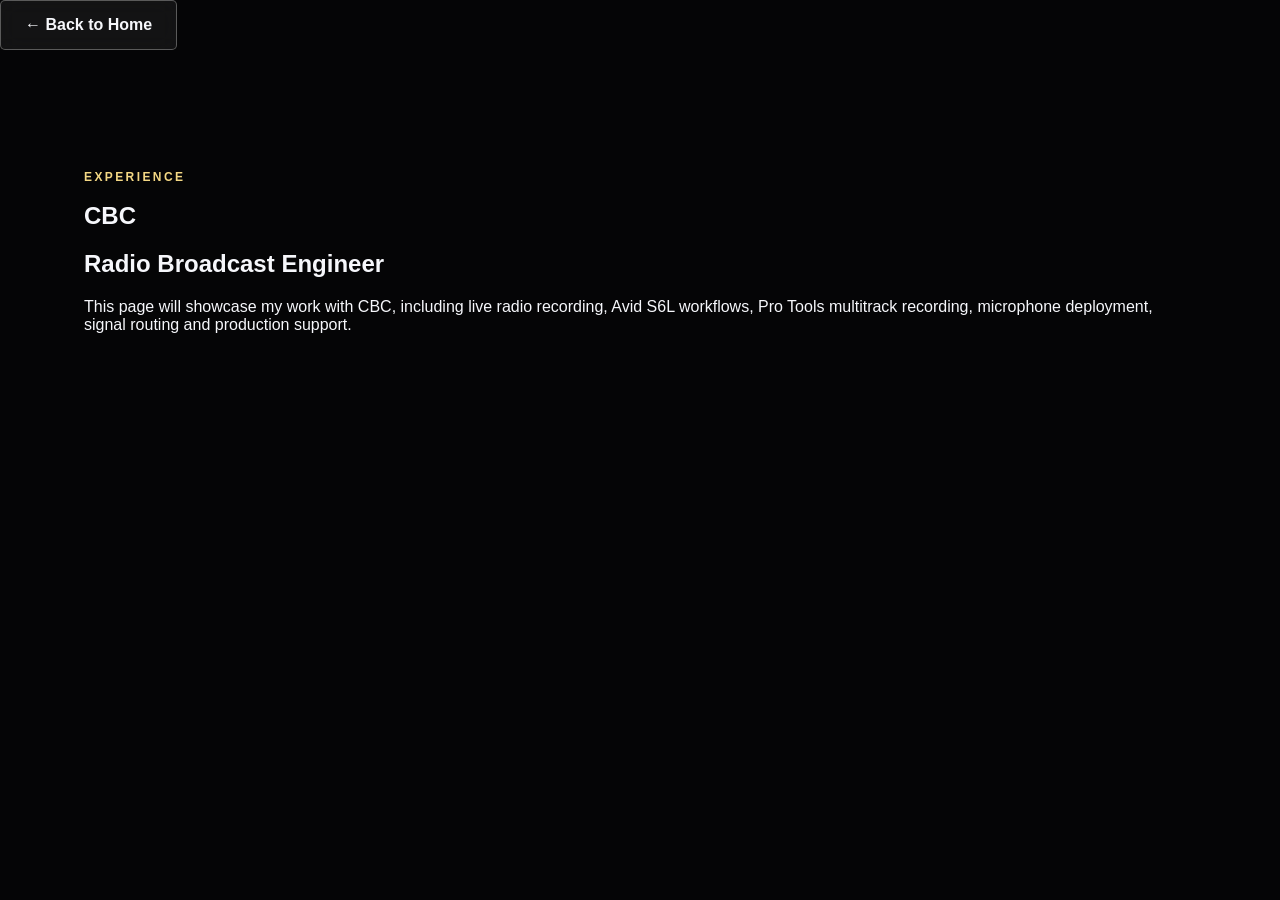
==== Experience/CBC.html @ fb6e4e48 "Add Experience pages" ====
<!DOCTYPE html>
<html lang="en">
<head>
  <meta charset="UTF-8">
  <meta name="viewport" content="width=device-width, initial-scale=1.0">
  <title>CBC | Akheam Jackson</title>

  <link rel="stylesheet" href="../styles.css">
</head>

<body>
<a href="../index.html" class="button button-secondary">← Back to Home</a>
<section class="section">

  <p class="eyebrow">Experience</p>

  <h1>CBC</h1>

  <h2>Radio Broadcast Engineer</h2>

  <p>
    This page will showcase my work with CBC, including live radio recording,
    Avid S6L workflows, Pro Tools multitrack recording, microphone deployment,
    signal routing and production support.
  </p>

</section>

</body>
</html>
---- styles.css ----
:root {
  --black: #050506;
  --charcoal: #111216;
  --charcoal-2: #181a20;
  --gold: #d8b34b;
  --gold-soft: #f4d884;
  --blue: #09a9ff;
  --white: #f6f7fb;
  --muted: #a8abb5;
  --line: rgba(255,255,255,.12);
  --max: 1240px;
}

* { box-sizing: border-box; }
html { scroll-behavior: smooth; }
body {
  margin: 0;
  color: var(--white);
  background: var(--black);
  font-family: Inter, Arial, sans-serif;
  overflow-x: hidden;
}

a { color: inherit; text-decoration: none; }
button { font: inherit; }
img { display: block; max-width: 100%; }

.noise {
  position: fixed;
  inset: 0;
  pointer-events: none;
  z-index: 30;
  opacity: .04;
  background-image: url("data:image/svg+xml,%3Csvg viewBox='0 0 180 180' xmlns='http://www.w3.org/2000/svg'%3E%3Cfilter id='n'%3E%3CfeTurbulence type='fractalNoise' baseFrequency='.9' numOctaves='3' stitchTiles='stitch'/%3E%3C/filter%3E%3Crect width='100%25' height='100%25' filter='url(%23n)' opacity='.5'/%3E%3C/svg%3E");
}

.light-streak {
  position: fixed;
  width: 40vw;
  height: 130vh;
  top: -15vh;
  z-index: -1;
  opacity: .13;
  filter: blur(45px);
  background: linear-gradient(180deg, transparent, var(--blue), transparent);
  transform: rotate(24deg);
  animation: drift 10s ease-in-out infinite alternate;
}
.streak-one { left: 8vw; }
.streak-two { right: -8vw; animation-delay: -4s; opacity: .08; }
@keyframes drift {
  to { transform: translateX(12vw) rotate(18deg); }
}

.site-header {
  position: fixed;
  inset: 0 0 auto;
  z-index: 20;
  height: 82px;
  display: flex;
  align-items: center;
  justify-content: space-between;
  padding: 0 clamp(22px, 5vw, 72px);
  background: linear-gradient(180deg, rgba(0,0,0,.88), rgba(0,0,0,0));
  transition: background .3s, backdrop-filter .3s;
}
.site-header.scrolled {
  background: rgba(5,5,6,.84);
  backdrop-filter: blur(18px);
  border-bottom: 1px solid var(--line);
}

.brand { display: flex; align-items: center; gap: 12px; }
.brand-mark {
  width: 46px; height: 46px;
  display: grid; place-items: center;
  border: 1px solid rgba(216,179,75,.7);
  color: var(--gold-soft);
  font: 800 15px Montserrat, sans-serif;
  letter-spacing: .08em;
  clip-path: polygon(18% 0, 82% 0, 100% 18%, 100% 82%, 82% 100%, 18% 100%, 0 82%, 0 18%);
  box-shadow: inset 0 0 20px rgba(9,169,255,.08);
}
.brand-copy { display: grid; }
.brand-copy strong { font: 700 14px Montserrat, sans-serif; letter-spacing: .04em; }
.brand-copy small { color: var(--muted); font-size: 11px; margin-top: 3px; }

.site-nav { display: flex; align-items: center; gap: 28px; font-size: 14px; }
.site-nav a { color: rgba(255,255,255,.8); transition: color .2s; }
.site-nav a:hover { color: var(--gold-soft); }
.nav-cta {
  padding: 11px 18px;
  border: 1px solid rgba(216,179,75,.58);
  border-radius: 999px;
}
.menu-button { display: none; }

.hero {
  position: relative;
  min-height: 100svh;
  display: flex;
  align-items: flex-end;
  padding: 150px clamp(22px, 7vw, 110px) 13vh;
  overflow: hidden;
}
.hero-image, .hero-overlay, .hero-vignette { position: absolute; inset: 0; }
.hero-image {
  background-image: url("assets/kheam-headshot.jpg");
  background-size: cover;
  background-position: center 35%;
  transform: scale(1.025);
}
.hero-overlay {
  background:
    linear-gradient(90deg, rgba(0,0,0,.9) 0%, rgba(0,0,0,.62) 42%, rgba(0,0,0,.16) 74%),
    linear-gradient(0deg, rgba(5,5,6,.97) 0%, rgba(5,5,6,.15) 48%);
}
.hero-vignette { box-shadow: inset 0 0 190px 30px rgba(0,0,0,.65); }

.hero-content { position: relative; z-index: 2; width: min(760px, 100%); }
.eyebrow {
  margin: 0 0 18px;
  color: var(--gold-soft);
  font-size: 12px;
  font-weight: 700;
  letter-spacing: .2em;
  text-transform: uppercase;
}
h1, h2, h3 { font-family: Montserrat, sans-serif; margin-top: 0; }
.hero h1 {
  margin-bottom: 10px;
  font-size: clamp(48px, 8vw, 104px);
  line-height: .92;
  letter-spacing: -.055em;
  text-transform: uppercase;
}
.hero h1 span {
  color: transparent;
  -webkit-text-stroke: 1.5px var(--gold);
}
.hero h2 {
  margin-bottom: 22px;
  font-size: clamp(20px, 2.2vw, 32px);
  color: rgba(255,255,255,.9);
}
.hero-copy {
  max-width: 630px;
  margin: 0 0 32px;
  color: rgba(255,255,255,.72);
  font-size: clamp(16px, 1.4vw, 20px);
  line-height: 1.75;
}
.hero-actions { display: flex; flex-wrap: wrap; gap: 14px; }
.button {
  display: inline-flex;
  min-height: 50px;
  align-items: center;
  justify-content: center;
  padding: 0 24px;
  border-radius: 5px;
  font-weight: 700;
  transition: transform .2s, box-shadow .2s, border-color .2s;
}
.button:hover { transform: translateY(-2px); }
.button-primary {
  color: #080808;
  background: linear-gradient(135deg, var(--gold-soft), var(--gold));
  box-shadow: 0 10px 38px rgba(216,179,75,.16);
}
.button-secondary {
  border: 1px solid rgba(255,255,255,.3);
  background: rgba(255,255,255,.06);
  backdrop-filter: blur(10px);
}
.button-secondary:hover { border-color: var(--blue); box-shadow: 0 0 30px rgba(9,169,255,.14); }

.scroll-cue {
  position: absolute;
  z-index: 2;
  right: clamp(22px, 5vw, 72px);
  bottom: 45px;
  display: flex;
  align-items: center;
  gap: 12px;
  color: rgba(255,255,255,.55);
  font-size: 12px;
  letter-spacing: .15em;
  text-transform: uppercase;
}
.scroll-cue span { display: block; width: 54px; height: 1px; background: var(--gold); }

.section { max-width: var(--max); margin: 0 auto; padding: 120px clamp(22px, 5vw, 70px); }
.section-heading { max-width: 780px; margin-bottom: 54px; }
.section-heading h2 {
  margin-bottom: 0;
  font-size: clamp(34px, 5vw, 65px);
  line-height: 1.04;
  letter-spacing: -.04em;
}

.about-grid { display: grid; grid-template-columns: .85fr 1.15fr; gap: clamp(34px, 7vw, 90px); align-items: center; }
.portrait-card { position: relative; overflow: hidden; border: 1px solid var(--line); background: var(--charcoal); }
.portrait-card img { width: 100%; aspect-ratio: 4/5; object-fit: cover; filter: saturate(.82) contrast(1.04); }
.portrait-card::after {
  content: "";
  position: absolute; inset: 0;
  box-shadow: inset 0 -100px 100px rgba(0,0,0,.6);
  pointer-events: none;
}
.portrait-tag {
  position: absolute;
  z-index: 2;
  left: 24px; right: 24px; bottom: 24px;
  display: flex; align-items: end; justify-content: space-between;
}
.portrait-tag strong { color: var(--gold-soft); font: 800 27px Montserrat, sans-serif; }
.portrait-tag span { max-width: 120px; text-align: right; color: rgba(255,255,255,.7); font-size: 12px; }
.about-copy .lead { color: var(--white); font-size: clamp(22px, 2.4vw, 34px); line-height: 1.45; }
.about-copy > p:not(.lead) { color: var(--muted); line-height: 1.8; font-size: 17px; }
.stats { display: grid; grid-template-columns: repeat(3, 1fr); gap: 1px; margin-top: 38px; background: var(--line); border: 1px solid var(--line); }
.stats div { display: grid; gap: 10px; padding: 22px; background: var(--charcoal); }
.stats strong { color: var(--gold-soft); font: 800 22px Montserrat, sans-serif; }
.stats span { color: var(--muted); font-size: 12px; line-height: 1.5; }

.experience-section { max-width: 100%; background: #090a0d; }
.experience-section > * { max-width: calc(var(--max) - 140px); margin-left: auto; margin-right: auto; }
.feature-row { display: grid; grid-template-columns: repeat(3, 1fr); gap: 18px; }
.feature-card {
  position: relative;
  min-height: 390px;
  display: flex;
  align-items: flex-end;
  padding: 28px;
  overflow: hidden;
  border: 1px solid var(--line);
  background:
    linear-gradient(0deg, rgba(0,0,0,.95), rgba(0,0,0,.18)),
    radial-gradient(circle at 75% 20%, rgba(9,169,255,.22), transparent 33%),
    linear-gradient(145deg, #22242a, #0b0c0f);
  transition: transform .28s, border-color .28s;
}
.feature-card:hover { transform: translateY(-8px) scale(1.01); border-color: rgba(216,179,75,.55); }
.feature-card::before {
  content: "";
  position: absolute; width: 180%; height: 1px; top: 35%; left: -40%;
  background: linear-gradient(90deg, transparent, var(--blue), transparent);
  transform: rotate(-18deg);
  opacity: .45;
}
.feature-danforth { background: linear-gradient(0deg, rgba(0,0,0,.95), rgba(0,0,0,.2)), radial-gradient(circle at 25% 10%, rgba(216,179,75,.2), transparent 35%), linear-gradient(145deg, #22242a, #0b0c0f); }
.feature-cbc { background: linear-gradient(0deg, rgba(0,0,0,.95), rgba(0,0,0,.2)), radial-gradient(circle at 70% 12%, rgba(9,169,255,.24), transparent 32%), linear-gradient(145deg, #22242a, #0b0c0f); }
.card-number { position: absolute; top: 24px; right: 24px; color: rgba(255,255,255,.35); font: 700 12px Montserrat, sans-serif; }
.feature-card p { margin: 0 0 8px; color: var(--gold-soft); font-size: 11px; letter-spacing: .17em; text-transform: uppercase; }
.feature-card h3 { margin: 0 0 8px; font-size: clamp(25px, 3vw, 39px); }
.feature-card div > span { color: var(--muted); font-size: 13px; }

.portfolio-section { max-width: 100%; padding-left: 0; padding-right: 0; }
.portfolio-section .section-heading,
.portfolio-section .edit-note { max-width: var(--max); margin-left: auto; margin-right: auto; padding-left: clamp(22px, 5vw, 70px); padding-right: clamp(22px, 5vw, 70px); }
.portfolio-row {
  display: grid;
  grid-auto-flow: column;
  grid-auto-columns: minmax(290px, 32vw);
  gap: 16px;
  overflow-x: auto;
  padding: 0 max(22px, calc((100vw - var(--max))/2 + 70px)) 24px;
  scroll-snap-type: x mandatory;
  scrollbar-width: thin;
}
.portfolio-card {
  position: relative;
  min-height: 255px;
  padding: 24px;
  color: var(--white);
  text-align: left;
  border: 1px solid var(--line);
  background:
    linear-gradient(0deg, rgba(0,0,0,.92), rgba(0,0,0,.04)),
    radial-gradient(circle at 75% 20%, rgba(9,169,255,.2), transparent 38%),
    linear-gradient(135deg, #24272d, #0e0f13);
  cursor: pointer;
  scroll-snap-align: start;
  transition: transform .25s, border-color .25s;
}
.portfolio-card:nth-child(even) {
  background:
    linear-gradient(0deg, rgba(0,0,0,.92), rgba(0,0,0,.04)),
    radial-gradient(circle at 30% 20%, rgba(216,179,75,.18), transparent 35%),
    linear-gradient(135deg, #24272d, #0e0f13);
}
.portfolio-card:hover { transform: scale(1.035); z-index: 2; border-color: var(--gold); }
.portfolio-card div { position: absolute; left: 24px; right: 24px; bottom: 24px; }
.portfolio-card p { margin: 0 0 7px; color: var(--gold-soft); font-size: 10px; letter-spacing: .15em; text-transform: uppercase; }
.portfolio-card h3 { margin: 0 0 6px; font-size: 25px; }
.portfolio-card div span { color: var(--muted); font-size: 12px; }
.portfolio-index { position: absolute; top: 20px; right: 20px; font: 700 11px Montserrat, sans-serif; color: rgba(255,255,255,.35); }
.edit-note { margin-top: 22px; color: var(--muted); font-size: 13px; line-height: 1.7; }

.skills-section { border-top: 1px solid var(--line); }
.skills-grid { display: grid; grid-template-columns: repeat(3, 1fr); gap: 14px; }
.skill-card {
  min-height: 155px;
  display: grid;
  align-content: end;
  gap: 8px;
  padding: 24px;
  border: 1px solid var(--line);
  background: linear-gradient(145deg, rgba(255,255,255,.055), rgba(255,255,255,.012));
}
.skill-card::before { content: ""; width: 42px; height: 2px; margin-bottom: 18px; background: linear-gradient(90deg, var(--gold), var(--blue)); }
.skill-card strong { font: 700 20px Montserrat, sans-serif; }
.skill-card span { color: var(--muted); font-size: 13px; }

.contact-section {
  position: relative;
  min-height: 620px;
  display: grid;
  place-items: center;
  padding: 100px 24px;
  overflow: hidden;
  text-align: center;
  background:
    linear-gradient(rgba(5,5,6,.82), rgba(5,5,6,.96)),
    url("assets/kheam-headshot.jpg") center 35%/cover;
}
.contact-glow {
  position: absolute;
  width: 460px; height: 460px;
  border-radius: 50%;
  background: rgba(9,169,255,.17);
  filter: blur(100px);
}
.contact-content { position: relative; max-width: 820px; }
.contact-content h2 { margin-bottom: 22px; font-size: clamp(38px, 6vw, 76px); line-height: 1.02; }
.contact-content > p:not(.eyebrow) { color: var(--muted); font-size: 17px; line-height: 1.7; margin-bottom: 32px; }

footer {
  max-width: var(--max);
  margin: 0 auto;
  padding: 30px clamp(22px, 5vw, 70px);
  display: flex;
  justify-content: space-between;
  gap: 20px;
  color: rgba(255,255,255,.48);
  font-size: 12px;
  border-top: 1px solid var(--line);
}

.portfolio-modal {
  width: min(620px, calc(100% - 32px));
  padding: 48px;
  color: var(--white);
  border: 1px solid rgba(216,179,75,.45);
  border-radius: 8px;
  background: rgba(12,13,17,.96);
  box-shadow: 0 30px 90px rgba(0,0,0,.75);
}
.portfolio-modal::backdrop { background: rgba(0,0,0,.82); backdrop-filter: blur(8px); }
.portfolio-modal h2 { font-size: clamp(32px, 6vw, 54px); margin-bottom: 18px; }
.modal-copy { color: var(--muted); line-height: 1.7; }
.modal-help { margin-top: 28px; padding-top: 18px; border-top: 1px solid var(--line); color: var(--gold-soft); font-size: 12px; }
.modal-close { position: absolute; top: 14px; right: 18px; color: var(--white); border: 0; background: transparent; font-size: 30px; cursor: pointer; }

.reveal { opacity: 0; transform: translateY(24px); transition: opacity .8s ease, transform .8s ease; }
.reveal.visible { opacity: 1; transform: translateY(0); }

@media (max-width: 900px) {
  .site-nav {
    position: fixed; inset: 82px 16px auto;
    display: none; flex-direction: column; align-items: stretch;
    padding: 22px;
    border: 1px solid var(--line);
    background: rgba(8,8,10,.96);
    backdrop-filter: blur(18px);
  }
  .site-nav.open { display: flex; }
  .site-nav a { padding: 10px; }
  .menu-button {
    display: block;
    color: var(--white);
    border: 1px solid var(--line);
    border-radius: 999px;
    padding: 9px 15px;
    background: rgba(255,255,255,.06);
  }
  .hero { align-items: flex-end; padding-bottom: 110px; }
  .hero-image { background-position: 58% center; }
  .hero-overlay {
    background:
      linear-gradient(90deg, rgba(0,0,0,.78), rgba(0,0,0,.18)),
      linear-gradient(0deg, rgba(5,5,6,.98) 5%, rgba(5,5,6,.38) 62%);
  }
  .about-grid { grid-template-columns: 1fr; }
  .portrait-card { max-width: 560px; }
  .feature-row { grid-template-columns: 1fr; }
  .feature-card { min-height: 280px; }
  .skills-grid { grid-template-columns: repeat(2, 1fr); }
}

@media (max-width: 620px) {
  .brand-copy { display: none; }
  .hero h1 { font-size: 50px; }
  .hero-copy { font-size: 15px; }
  .scroll-cue { display: none; }
  .section { padding-top: 90px; padding-bottom: 90px; }
  .stats { grid-template-columns: 1fr; }
  .portfolio-row { grid-auto-columns: 82vw; }
  .skills-grid { grid-template-columns: 1fr; }
  footer { flex-direction: column; }
}
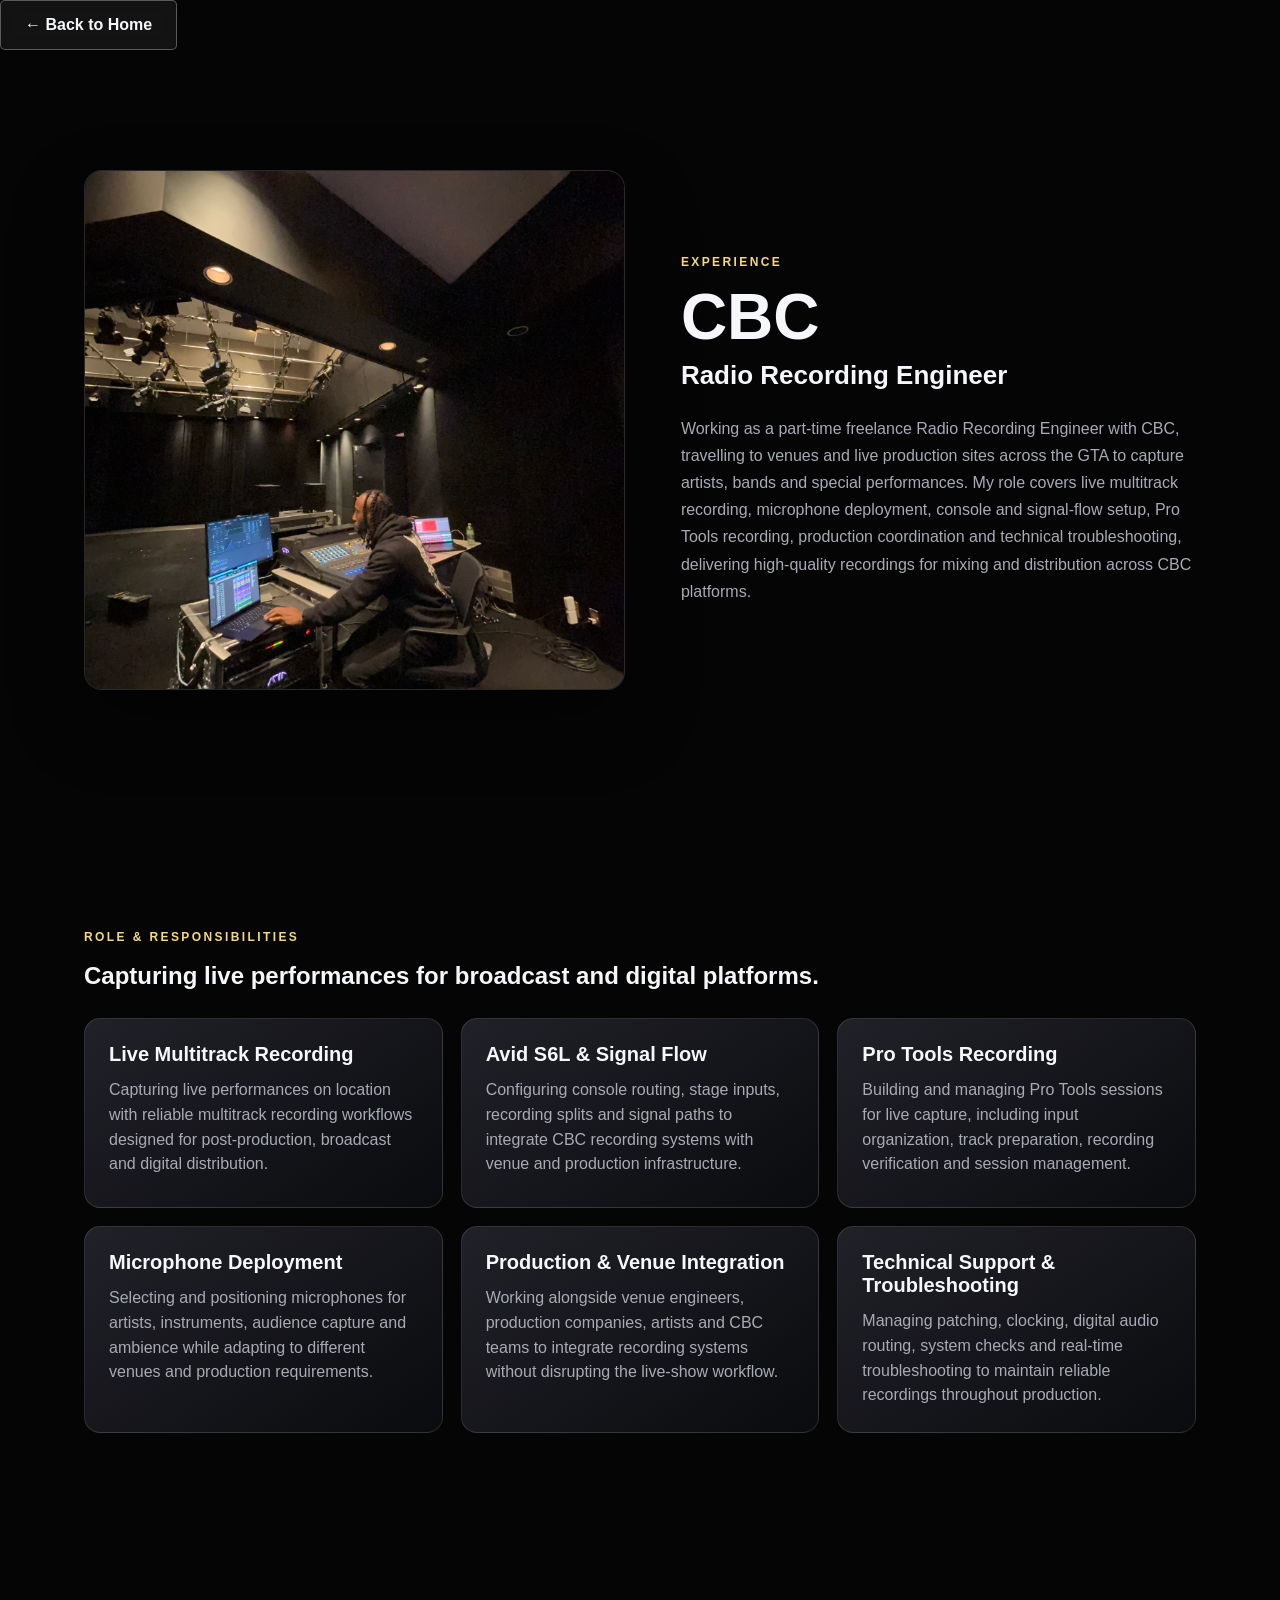
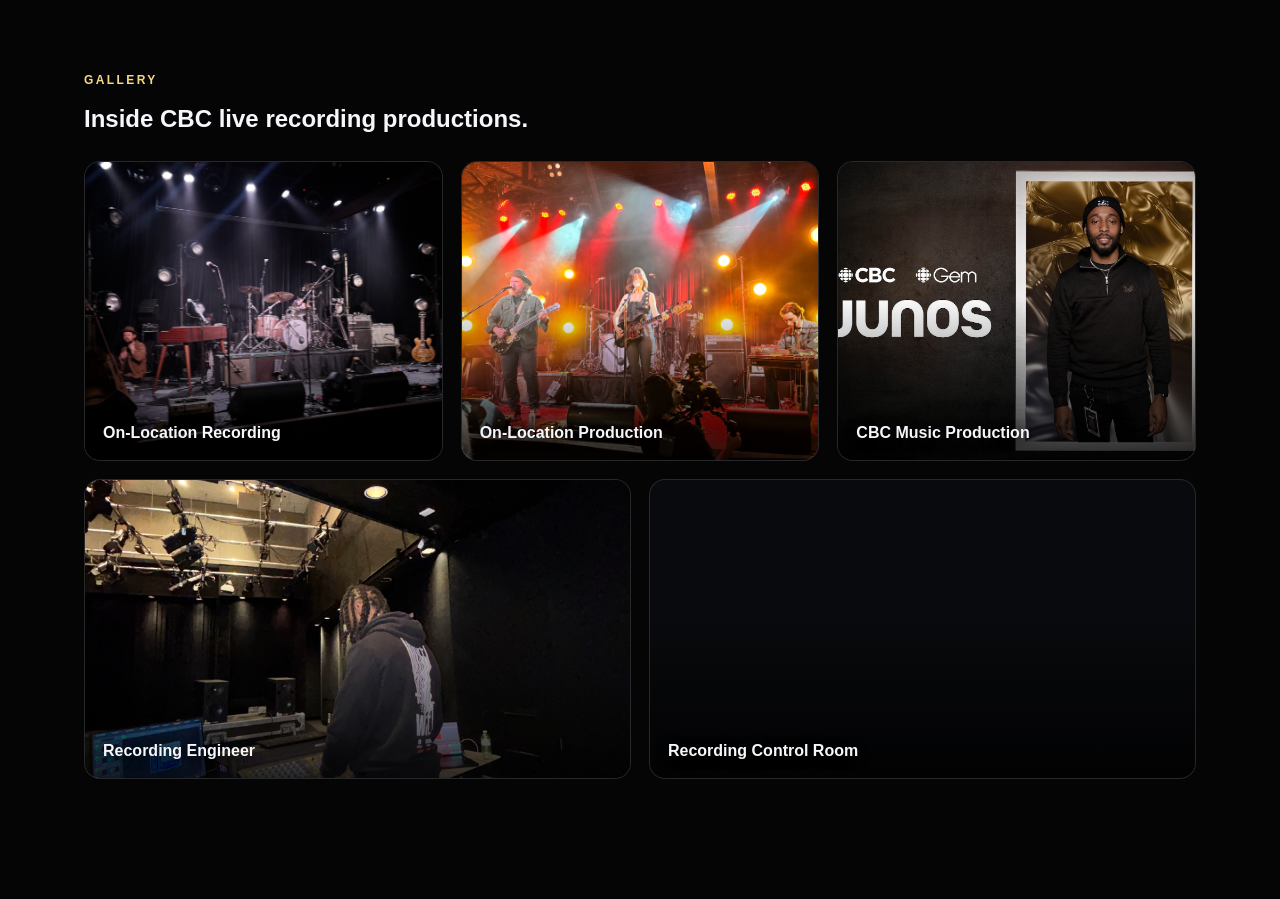
==== commit 271fd5df: "Final portfolio website update Updated homepage, experience pages, gallery, resume, media, mobile st" ====
--- a/Experience/CBC.html
+++ b/Experience/CBC.html
@@ -3,28 +3,318 @@
 <head>
   <meta charset="UTF-8">
   <meta name="viewport" content="width=device-width, initial-scale=1.0">
+
   <title>CBC | Akheam Jackson</title>
 
   <link rel="stylesheet" href="../styles.css">
 </head>
 
 <body>
-<a href="../index.html" class="button button-secondary">← Back to Home</a>
-<section class="section">
-
-  <p class="eyebrow">Experience</p>
-
-  <h1>CBC</h1>
-
-  <h2>Radio Broadcast Engineer</h2>
-
-  <p>
-    This page will showcase my work with CBC, including live radio recording,
-    Avid S6L workflows, Pro Tools multitrack recording, microphone deployment,
-    signal routing and production support.
-  </p>
-
-</section>
-
+
+  <a href="../index.html" class="button button-secondary">← Back to Home</a>
+
+
+  <!-- ===== CBC HERO ===== -->
+
+  <section class="section cbc-hero-section">
+
+    <div class="cbc-hero-image">
+      <img
+        src="../assets/cbc-studio.jpg?v=2"
+        alt="CBC live recording production"
+        loading="eager"
+        decoding="sync">
+    </div>
+
+    <div class="cbc-hero-copy">
+
+      <p class="eyebrow">Experience</p>
+
+      <h1>CBC</h1>
+
+      <h2>Radio Recording Engineer</h2>
+
+      <p>
+        Working as a part-time freelance Radio Recording Engineer with CBC,
+        travelling to venues and live production sites across the GTA to
+        capture artists, bands and special performances. My role covers live
+        multitrack recording, microphone deployment, console and signal-flow
+        setup, Pro Tools recording, production coordination and technical
+        troubleshooting, delivering high-quality recordings for mixing and
+        distribution across CBC platforms.
+      </p>
+
+    </div>
+
+  </section>
+
+
+  <!-- ===== CBC ROLE & RESPONSIBILITIES ===== -->
+
+  <section class="section cbc-role-section">
+
+    <p class="eyebrow">Role & Responsibilities</p>
+
+    <h2>Capturing live performances for broadcast and digital platforms.</h2>
+
+    <div class="cbc-role-grid">
+
+      <div class="cbc-role-card">
+        <h3>Live Multitrack Recording</h3>
+        <p>
+          Capturing live performances on location with reliable multitrack
+          recording workflows designed for post-production, broadcast and
+          digital distribution.
+        </p>
+      </div>
+
+      <div class="cbc-role-card">
+        <h3>Avid S6L & Signal Flow</h3>
+        <p>
+          Configuring console routing, stage inputs, recording splits and
+          signal paths to integrate CBC recording systems with venue and
+          production infrastructure.
+        </p>
+      </div>
+
+      <div class="cbc-role-card">
+        <h3>Pro Tools Recording</h3>
+        <p>
+          Building and managing Pro Tools sessions for live capture,
+          including input organization, track preparation, recording
+          verification and session management.
+        </p>
+      </div>
+
+      <div class="cbc-role-card">
+        <h3>Microphone Deployment</h3>
+        <p>
+          Selecting and positioning microphones for artists, instruments,
+          audience capture and ambience while adapting to different venues
+          and production requirements.
+        </p>
+      </div>
+
+      <div class="cbc-role-card">
+        <h3>Production & Venue Integration</h3>
+        <p>
+          Working alongside venue engineers, production companies, artists
+          and CBC teams to integrate recording systems without disrupting
+          the live-show workflow.
+        </p>
+      </div>
+
+      <div class="cbc-role-card">
+        <h3>Technical Support & Troubleshooting</h3>
+        <p>
+          Managing patching, clocking, digital audio routing, system checks
+          and real-time troubleshooting to maintain reliable recordings
+          throughout production.
+        </p>
+      </div>
+
+    </div>
+
+  </section>
+
+
+  <!-- ===== CBC GALLERY ===== -->
+
+  <section class="section cbc-gallery-section">
+
+    <p class="eyebrow">Gallery</p>
+
+    <h2>Inside CBC live recording productions.</h2>
+
+    <div class="cbc-gallery-grid">
+
+      <div class="cbc-gallery-card">
+        <img
+          src="../assets/cbc/cbc-1.jpg?v=2"
+          alt="CBC on-location recording"
+          loading="lazy"
+          decoding="async">
+
+        <div class="cbc-gallery-label">
+          <span>On-Location Recording</span>
+        </div>
+      </div>
+
+
+      <div class="cbc-gallery-card">
+        <img
+          src="../assets/cbc/cbc-2.jpg?v=2"
+          alt="CBC Avid S6L recording workflow"
+          loading="lazy"
+          decoding="async">
+
+        <div class="cbc-gallery-label">
+          <span>On-Location Production</span>
+        </div>
+      </div>
+
+
+      <div class="cbc-gallery-card">
+        <img
+          src="../assets/cbc/cbc-3.jpg?v=2
+          alt="CBC Pro Tools multitrack recording"
+          loading="lazy"
+          decoding="async">
+        <div class="cbc-gallery-label">
+          <span>CBC Music Production</span>
+        </div>
+      </div>
+
+
+      <div class="cbc-gallery-card">
+        <img
+          src="../assets/cbc/cbc-4.jpg?v=2
+          alt="CBC live production"
+          loading="lazy"
+           decoding="async">
+
+        <div class="cbc-gallery-label">
+          <span>Recording Engineer</span>
+        </div>
+      </div>
+
+
+      <div class="cbc-gallery-card">
+        <img
+          src="../assets/cbc/cbc-5.jpg?v=2
+          alt="CBC broadcast recording"
+          loading="lazy"
+          decoding="async">
+
+        <div class="cbc-gallery-label">
+          <span>Recording Control Room</span>
+        </div>
+      </div>
+
+    </div>
+
+  </section>
+
+<script src="../script.js"></script>
+<script>
+(() => {
+  const cards = [...document.querySelectorAll(".cbc-gallery-card")];
+
+  if (!cards.length) return;
+
+  const images = cards
+    .map(card => card.querySelector("img"))
+    .filter(Boolean);
+
+  let currentIndex = 0;
+  let touchStartX = 0;
+
+  const lightbox = document.createElement("div");
+  lightbox.className = "cbc-lightbox";
+
+  lightbox.innerHTML = `
+    <button class="cbc-lightbox-close" aria-label="Close gallery">×</button>
+
+    <button class="cbc-lightbox-nav cbc-lightbox-prev" aria-label="Previous image">
+      ‹
+    </button>
+
+    <div class="cbc-lightbox-content">
+      <img class="cbc-lightbox-image" src="" alt="CBC gallery image">
+
+      <div class="cbc-lightbox-info">
+        <span class="cbc-lightbox-caption"></span>
+        <span class="cbc-lightbox-counter"></span>
+      </div>
+    </div>
+
+    <button class="cbc-lightbox-nav cbc-lightbox-next" aria-label="Next image">
+      ›
+    </button>
+  `;
+
+  document.body.appendChild(lightbox);
+
+  const largeImage = lightbox.querySelector(".cbc-lightbox-image");
+  const caption = lightbox.querySelector(".cbc-lightbox-caption");
+  const counter = lightbox.querySelector(".cbc-lightbox-counter");
+  const closeBtn = lightbox.querySelector(".cbc-lightbox-close");
+  const prevBtn = lightbox.querySelector(".cbc-lightbox-prev");
+  const nextBtn = lightbox.querySelector(".cbc-lightbox-next");
+
+  function showImage(index) {
+  currentIndex = (index + images.length) % images.length;
+
+  const image = images[currentIndex];
+  const card = image.closest(".cbc-gallery-card");
+  const label =
+    card.querySelector(".cbc-gallery-label span")?.textContent || "";
+
+  largeImage.src = image.currentSrc || image.src;
+  largeImage.alt = image.alt || "CBC gallery image";
+
+  caption.textContent = label;
+  counter.textContent = `${currentIndex + 1} / ${images.length}`;
+
+  largeImage.classList.add("cbc-image-visible");
+}
+
+  function openLightbox(index) {
+    showImage(index);
+    lightbox.classList.add("cbc-lightbox-open");
+    document.body.classList.add("cbc-lightbox-active");
+  }
+
+  function closeLightbox() {
+    lightbox.classList.remove("cbc-lightbox-open");
+    document.body.classList.remove("cbc-lightbox-active");
+  }
+
+  cards.forEach((card, index) => {
+    card.addEventListener("click", () => openLightbox(index));
+  });
+
+  closeBtn.addEventListener("click", closeLightbox);
+
+  prevBtn.addEventListener("click", event => {
+    event.stopPropagation();
+    showImage(currentIndex - 1);
+  });
+
+  nextBtn.addEventListener("click", event => {
+    event.stopPropagation();
+    showImage(currentIndex + 1);
+  });
+
+  lightbox.addEventListener("click", event => {
+    if (event.target === lightbox) closeLightbox();
+  });
+
+  document.addEventListener("keydown", event => {
+    if (!lightbox.classList.contains("cbc-lightbox-open")) return;
+
+    if (event.key === "Escape") closeLightbox();
+    if (event.key === "ArrowLeft") showImage(currentIndex - 1);
+    if (event.key === "ArrowRight") showImage(currentIndex + 1);
+  });
+
+  lightbox.addEventListener("touchstart", event => {
+    touchStartX = event.changedTouches[0].screenX;
+  }, { passive: true });
+
+  lightbox.addEventListener("touchend", event => {
+    const touchEndX = event.changedTouches[0].screenX;
+    const distance = touchEndX - touchStartX;
+
+    if (Math.abs(distance) < 50) return;
+
+    if (distance > 0) {
+      showImage(currentIndex - 1);
+    } else {
+      showImage(currentIndex + 1);
+    }
+  }, { passive: true });
+})();
+</script>
 </body>
 </html>
--- a/styles.css
+++ b/styles.css
@@ -103,12 +103,14 @@
   padding: 150px clamp(22px, 7vw, 110px) 13vh;
   overflow: hidden;
 }
-.hero-image, .hero-overlay, .hero-vignette { position: absolute; inset: 0; }
-.hero-image {
-  background-image: url("assets/kheam-headshot.jpg");
-  background-size: cover;
-  background-position: center 35%;
-  transform: scale(1.025);
+.hero-video, .hero-overlay, .hero-vignette { position: absolute; inset: 0; }
+.hero-video {
+    position: absolute;
+    inset: 0;
+    width: 100%;
+    height: 100%;
+    object-fit: cover;
+    z-index: 0;
 }
 .hero-overlay {
   background:
@@ -198,23 +200,87 @@
   letter-spacing: -.04em;
 }
 
-.about-grid { display: grid; grid-template-columns: .85fr 1.15fr; gap: clamp(34px, 7vw, 90px); align-items: center; }
-.portrait-card { position: relative; overflow: hidden; border: 1px solid var(--line); background: var(--charcoal); }
-.portrait-card img { width: 100%; aspect-ratio: 4/5; object-fit: cover; filter: saturate(.82) contrast(1.04); }
-.portrait-card::after {
-  content: "";
-  position: absolute; inset: 0;
-  box-shadow: inset 0 -100px 100px rgba(0,0,0,.6);
-  pointer-events: none;
-}
-.portrait-tag {
-  position: absolute;
-  z-index: 2;
-  left: 24px; right: 24px; bottom: 24px;
-  display: flex; align-items: end; justify-content: space-between;
-}
-.portrait-tag strong { color: var(--gold-soft); font: 800 27px Montserrat, sans-serif; }
-.portrait-tag span { max-width: 120px; text-align: right; color: rgba(255,255,255,.7); font-size: 12px; }
+.about-grid {
+    display: grid;
+    grid-template-columns: 1.2fr 1fr;
+    gap: clamp(34px, 6vw, 75px);
+    align-items: start;
+}
+
+.portrait-card {
+    position: relative;
+    overflow: hidden;
+    background: var(--charcoal);
+    min-height: 760px;
+    border: none;
+    border-radius: 18px;
+    transform: translateY(-20px);
+
+    box-shadow:
+        0 30px 70px rgba(0,0,0,.45),
+        0 0 50px rgba(212,175,55,.08);
+}
+.portrait-card img {
+    width: 100%;
+    height: 100%;
+    min-height: 760px;
+    object-fit: cover;
+    object-position: center;
+    border-radius: 18px;
+    filter: saturate(.82) contrast(1.04);
+}
+.portrait-card::after{
+    content:"";
+    position:absolute;
+    inset:0;
+    background:
+        radial-gradient(
+            circle at 75% 35%,
+            rgba(212,175,55,.22),
+            transparent 45%
+        ),
+        linear-gradient(
+            180deg,
+            rgba(0,0,0,.05),
+            rgba(0,0,0,.55),
+            rgba(0,0,0,.90)
+        );
+    pointer-events:none;
+}
+.portrait-tag{
+    position:absolute;
+    z-index:2;
+
+    top:28px;
+    left:28px;
+    right:auto;
+    bottom:auto;
+
+    display:flex;
+    flex-direction:column;
+    align-items:flex-start;
+    gap:4px;
+
+    padding:18px 22px;
+
+    background:rgba(0,0,0,.42);
+    backdrop-filter:blur(12px);
+
+    border:1px solid rgba(212,175,55,.25);
+    border-radius:16px;
+}
+.portrait-tag strong{
+    color:var(--gold-soft);
+    font:800 42px Montserrat,sans-serif;
+    line-height:1;
+}
+.portrait-tag span{
+    max-width:none;
+    text-align:left;
+    color:rgba(255,255,255,.82);
+    font-size:13px;
+    line-height:1.45;
+}
 .about-copy .lead { color: var(--white); font-size: clamp(22px, 2.4vw, 34px); line-height: 1.45; }
 .about-copy > p:not(.lead) { color: var(--muted); line-height: 1.8; font-size: 17px; }
 .stats { display: grid; grid-template-columns: repeat(3, 1fr); gap: 1px; margin-top: 38px; background: var(--line); border: 1px solid var(--line); }
@@ -363,7 +429,220 @@
 
 .reveal { opacity: 0; transform: translateY(24px); transition: opacity .8s ease, transform .8s ease; }
 .reveal.visible { opacity: 1; transform: translateY(0); }
-
+.artists-section {
+  border-top: 1px solid var(--line);
+}
+
+.artists-grid {
+  display: grid;
+  grid-template-columns: repeat(3, 1fr);
+  gap: 18px;
+}
+
+.artist-card {
+  min-height: 260px;
+  display: flex;
+  flex-direction: column;
+  justify-content: flex-end;
+  padding: 26px;
+  border: 1px solid var(--line);
+  background:
+    linear-gradient(0deg, rgba(0,0,0,.92), rgba(0,0,0,.12)),
+    radial-gradient(circle at 75% 20%, rgba(216,179,75,.18), transparent 35%),
+    linear-gradient(145deg, #22242a, #0b0c0f);
+  transition: transform .25s, border-color .25s;
+}
+
+.artist-card:hover {
+  transform: translateY(-6px);
+  border-color: var(--gold);
+}
+
+.artist-card h3 {
+  margin-bottom: 8px;
+  font-size: 30px;
+}
+
+.artist-card span {
+  color: var(--muted);
+  font-size: 13px;
+}.console-section {
+  border-top: 1px solid var(--line);
+}
+
+.console-grid {
+    display: grid;
+    grid-template-columns: repeat(6, 1fr);
+    gap: 18px;
+}
+
+.console-card:nth-child(1),
+.console-card:nth-child(2),
+.console-card:nth-child(3) {
+    grid-column: span 2;
+}
+
+.console-card:nth-child(4),
+.console-card:nth-child(5) {
+    grid-column: span 3;
+}
+
+.console-card {
+  min-height: 240px;
+  display: flex;
+  flex-direction: column;
+  justify-content: flex-end;
+  padding: 26px;
+  border: 1px solid var(--line);
+  background:
+    linear-gradient(0deg, rgba(0,0,0,.92), rgba(0,0,0,.08)),
+    radial-gradient(circle at 70% 20%, rgba(9,169,255,.2), transparent 35%),
+    linear-gradient(145deg, #22242a, #0b0c0f);
+  transition: transform .25s, border-color .25s;
+}
+
+.console-card:hover {
+  transform: translateY(-6px);
+  border-color: var(--gold);
+  box-shadow: 0 18px 40px rgba(0, 0, 0, 0.45),
+              0 0 24px rgba(216, 179, 75, 0.18);
+}
+
+.console-card h3 {
+  margin-bottom: 8px;
+  font-size: 30px;
+}
+
+.console-card span {
+  color: var(--muted);
+  font-size: 13px;
+  line-height: 1.5;
+}.gallery-section {
+  border-top: 1px solid var(--line);
+}
+
+.gallery-grid {
+  display: grid;
+  grid-template-columns: repeat(2, 1fr);
+  gap: 18px;
+}
+
+.gallery-card {
+  min-height: 280px;
+  display: flex;
+  flex-direction: column;
+  justify-content: flex-end;
+  padding: 28px;
+  border: 1px solid var(--line);
+  background:
+    linear-gradient(0deg, rgba(0,0,0,.92), rgba(0,0,0,.08)),
+    radial-gradient(circle at 70% 20%, rgba(216,179,75,.18), transparent 35%),
+    linear-gradient(145deg, #22242a, #0b0c0f);
+  transition: transform .25s, border-color .25s;
+}
+
+.gallery-card:hover {
+  transform: translateY(-6px);
+  border-color: var(--gold);
+}
+
+.gallery-card h3 {
+  margin-bottom: 8px;
+  font-size: 30px;
+}
+
+.gallery-card span {
+  color: var(--muted);
+  font-size: 13px;
+}.artist-card:nth-child(1) {
+    background-image:
+        linear-gradient(0deg, rgba(0,0,0,.9), rgba(0,0,0,.08)),
+        url("assets/sean-paul.jpg");
+    background-size: cover;
+    background-position: center 35%;
+}
+
+.artist-card:nth-child(2) {
+    background-image:
+        linear-gradient(0deg, rgba(0,0,0,.9), rgba(0,0,0,.08)),
+        url("assets/chronixx.jpg");
+    background-size: cover;
+    background-position: center 32%;
+}
+
+.artist-card:nth-child(3) {
+  background:
+    linear-gradient(0deg, rgba(0,0,0,.9), rgba(0,0,0,.08)),
+    url("assets/asap-ferg.jpg") center/cover;
+}.gallery-photo img {
+    width: 100%;
+    height: 240px;
+    object-fit: cover;
+    object-position: center 20%;
+    display: block;
+    border-radius: 12px;
+    margin-bottom: 16px;
+}
+
+.gallery-photo h4 {
+    margin-bottom: 8px;
+}
+
+.gallery-photo p {
+    color: var(--muted);
+}.gallery-modal {
+  position: fixed;
+  inset: 0;
+  z-index: 100;
+  display: none;
+  align-items: center;
+  justify-content: center;
+  background: #000;
+}
+
+.gallery-modal.open {
+  display: flex;
+}
+
+.gallery-modal img,
+.gallery-modal video {
+  max-width: 85vw;
+  max-height: 80vh;
+  object-fit: contain;
+}
+
+.gallery-close,
+.gallery-arrow {
+  position: absolute;
+  color: white;
+  border: 0;
+  background: rgba(0, 0, 0, 0.45);
+  cursor: pointer;
+}
+
+.gallery-close {
+    position: fixed;
+    top: 28px;
+    right: 28px;
+    z-index: 9999;
+
+    font-size: 36px;
+}
+
+.gallery-arrow {
+  top: 50%;
+  transform: translateY(-50%);
+  font-size: 42px;
+  padding: 12px 16px;
+}
+
+.gallery-prev {
+  left: 24px;
+}
+
+.gallery-next {
+  right: 24px;
+}
 @media (max-width: 900px) {
   .site-nav {
     position: fixed; inset: 82px 16px auto;
@@ -401,6 +680,9 @@
   .brand-copy { display: none; }
   .hero h1 { font-size: 50px; }
   .hero-copy { font-size: 15px; }
+  .hero-video {
+    transform: scale(1);
+    transform-origin: center center;}
   .scroll-cue { display: none; }
   .section { padding-top: 90px; padding-bottom: 90px; }
   .stats { grid-template-columns: 1fr; }
@@ -408,3 +690,5218 @@
   .skills-grid { grid-template-columns: 1fr; }
   footer { flex-direction: column; }
 }
+.portfolio-row {
+  grid-template-columns: 1fr;
+}/* ===== SHUBH SUPREME TOUR FEATURE ===== */
+
+.featured-tour-card{
+    position: relative;
+    overflow: hidden;
+    width:100%;
+    min-height:450px;
+    display:flex;
+    align-items:flex-end;
+    padding:50px;
+    background: none;
+}
+
+.featured-tour-video{
+    position:absolute;
+    inset:0;
+    width:100%;
+    height:100%;
+    object-fit:cover;
+    z-index:0;
+}
+
+.featured-tour-overlay{
+    position:absolute;
+    inset:0;
+    background:linear-gradient(
+        90deg,
+        rgba(0,0,0,.88) 0%,
+        rgba(0,0,0,.45) 45%,
+        rgba(0,0,0,.12) 100%
+    );
+    z-index:1;
+}
+
+.featured-tour-card .portfolio-index,
+.featured-tour-content {
+    position: relative;
+    z-index: 2;
+}
+/* ===== AVID S6L CARD ===== */
+
+.console-card-avid{
+    position: relative;
+    overflow: hidden;
+    background:
+        linear-gradient(
+            180deg,
+            rgba(0,0,0,.25),
+            rgba(0,0,0,.85)
+        ),
+        url("./assets/avid-s6l.jpg");
+
+    background-size: cover;
+    background-position: center;
+}/* ===== DIGICO QUANTUM CARD ===== */
+
+.console-card-digico{
+    position: relative;
+    overflow: hidden;
+    background:
+        linear-gradient(
+            180deg,
+            rgba(0,0,0,.25),
+            rgba(0,0,0,.85)
+        ),
+        url("./assets/digico-quantum.jpg");
+
+    background-size: cover;
+    background-position: center;
+}/* ===== YAMAHA CL SERIES CARD ===== */
+
+.console-card-yamaha{
+    position: relative;
+    overflow: hidden;
+    background:
+        linear-gradient(
+            180deg,
+            rgba(0,0,0,.25),
+            rgba(0,0,0,.85)
+        ),
+        url("./assets/yamaha-cl5.jpg");
+
+    background-size: cover;
+    background-position: center;
+}/* ===== MIDAS HERITAGE HD96 CARD ===== */
+
+.console-card-midas{
+    position: relative;
+    overflow: hidden;
+    background:
+        linear-gradient(
+            180deg,
+            rgba(0,0,0,.25),
+            rgba(0,0,0,.85)
+        ),
+        url("./assets/midas-hd96.jpg");
+
+    background-size: cover;
+    background-position: center;
+}/* ===== SYSTEMS INTEGRATION CARD ===== */
+
+.console-card-systems{
+    position: relative;
+    overflow: hidden;
+
+    background:
+        linear-gradient(
+            180deg,
+            rgba(0,0,0,.25),
+            rgba(0,0,0,.85)
+        ),
+        url("./assets/systems-integration.jpg");
+
+    background-size: cover;
+    background-position: center;
+}/* ===== PROFESSIONAL AUDIO ECOSYSTEM CARDS ===== */
+
+.skill-card{
+    position: relative;
+    overflow: hidden;
+    height: 260px;
+    display: flex;
+    flex-direction: column;
+    justify-content: flex-end;
+    padding: 26px;
+    border: 1px solid var(--line);
+    background-size: cover;
+    background-position: center;
+    transition: transform .25s, border-color .25s, box-shadow .25s;
+}
+
+.skill-card::before {
+    content: "";
+    position: absolute;
+    inset: 0;
+    background:
+        linear-gradient(
+            180deg,
+            rgba(0, 0, 0, 0.15) 0%,
+            rgba(0, 0, 0, 0.35) 30%,
+            rgba(0, 0, 0, 0.82) 75%,
+            rgba(0, 0, 0, 0.95) 100%
+        ),
+        linear-gradient(
+            135deg,
+            rgba(212, 175, 55, 0.12),
+            rgba(0, 0, 0, 0)
+        );
+    z-index: 0;
+}
+.skill-card strong,
+.skill-card span{
+    color: rgba(255,255,255,.82);
+    font-size: 14px;
+    line-height: 1.55;
+    text-shadow: 0 2px 10px rgba(0,0,0,.55);
+}
+
+.skill-card strong{
+    margin-bottom: 10px;
+    font-size: 30px;
+    line-height: 1.05;
+    font-weight: 700;
+    color: #fff;
+    text-shadow: 0 3px 12px rgba(0,0,0,.55);
+}
+
+.skill-card:hover{
+    transform: translateY(-6px);
+    border-color: var(--gold);
+    box-shadow:
+        0 18px 40px rgba(0,0,0,.45),
+        0 0 24px rgba(216,179,75,.18);
+}
+
+.skill-card-axient{
+    background-image: url("./assets/shure-axient.jpg");
+}
+
+.skill-card-psm{
+    background-image: url("./assets/shure-psm1000.jpg");
+}
+
+.skill-card-sennheiser{
+    background-image: url("./assets/sennheiser-6000.jpg");
+}
+
+.skill-card-dante{
+    background-image: url("./assets/dante-network.jpg");
+}
+
+.skill-card-waves{
+    background-image: url("./assets/waves-soundgrid.jpg");
+}
+
+.skill-card-smaart{
+    background-image: url("./assets/smaart.jpg");
+}.skill-card {
+    background-size: 100%;
+}
+
+.skill-card:hover {
+    background-size: 108%;
+}/* ===== EXPERIENCE CARD BACKGROUNDS ===== */
+
+.feature-rebel{
+    background-image:
+        linear-gradient(
+            rgba(0,0,0,.35),
+            rgba(0,0,0,.90)
+        ),
+        url("./assets/rebel-stage.jpg");
+    background-size: cover;
+    background-position: center;
+}
+
+.feature-danforth{
+    background-image:
+        linear-gradient(
+            rgba(0,0,0,.35),
+            rgba(0,0,0,.90)
+        ),
+        url("./assets/danforth-stage.jpg");
+    background-size: cover;
+    background-position: center;
+}
+
+.feature-cbc{
+    background-image:
+        linear-gradient(
+            rgba(0,0,0,.35),
+            rgba(0,0,0,.90)
+        ),
+        url("./assets/cbc-studio.jpg");
+    background-size: cover;
+    background-position: center;
+}/* ===== EXPERIENCE CARD POLISH ===== */
+
+.feature-card {
+    position: relative;
+    overflow: hidden;
+    transition:
+        transform 0.25s ease,
+        border-color 0.25s ease,
+        box-shadow 0.25s ease,
+        background-size 0.35s ease;
+}
+
+.feature-card::before {
+    content: "";
+    position: absolute;
+    inset: 0;
+    background: linear-gradient(
+        180deg,
+        rgba(0, 0, 0, 0.08) 0%,
+        rgba(0, 0, 0, 0.35) 45%,
+        rgba(0, 0, 0, 0.92) 100%
+    );
+    z-index: 0;
+}
+
+.feature-card > * {
+    position: relative;
+    z-index: 1;
+}
+
+.feature-card h3 {
+    color: #fff;
+    text-shadow: 0 3px 14px rgba(0, 0, 0, 0.75);
+}
+
+.feature-card p,
+.feature-card span {
+    text-shadow: 0 2px 10px rgba(0, 0, 0, 0.75);
+}
+
+.feature-card:hover {
+    transform: translateY(-6px);
+    border-color: var(--gold);
+    box-shadow:
+        0 18px 40px rgba(0, 0, 0, 0.45),
+        0 0 24px rgba(216, 179, 75, 0.18);
+}/* ===== ABOUT STORY BLOCKS ===== */
+
+.about-block {
+    padding: 6px 0;
+    position: relative;
+}
+.about-block:first-child::before{
+    content:"";
+    display:block;
+    width:100%;
+    height:1px;
+    margin-bottom:28px;
+    background:linear-gradient(
+        90deg,
+        rgba(216,179,75,.65),
+        rgba(255,255,255,.08)
+    );
+}
+.about-label {
+    margin: 0 0 12px;
+    color: var(--gold-soft);
+    font-size: 12px;
+    font-weight: 800;
+    letter-spacing: 0.18em;
+    text-transform: uppercase;
+}
+
+.about-block p:not(.about-label) {
+    margin: 0;
+}
+
+.about-divider {
+    width: 100%;
+    height: 1px;
+    margin: 28px 0;
+    background: linear-gradient(
+        90deg,
+        rgba(216, 179, 75, 0.65),
+        rgba(255, 255, 255, 0.08)
+    );
+}/* ===== ABOUT STORY TEXT BALANCE ===== */
+
+.about-label {
+    margin-bottom: 14px;
+    font-size: 13px;
+    letter-spacing: 0.2em;
+}
+
+.about-block:not(:first-child) p:not(.about-label) {
+    font-size: 17px;
+    line-height: 1.7;
+    color: rgba(255,255,255,.78);
+}
+
+.about-divider {
+    margin: 32px 0;
+}/* ===== ABOUT STORY CONSISTENT TEXT ===== */
+
+.about-block p:not(.about-label) {
+    font-size: 21px;
+    line-height: 1.65;
+    color: rgba(255, 255, 255, 0.82);
+}
+
+.about-block .lead {
+    font-size: 21px;
+    line-height: 1.65;
+    color: rgba(255, 255, 255, 0.82);
+}/* ===== ABOUT CAREER STATS ===== */
+
+.career-stats {
+    display: grid;
+    grid-template-columns: repeat(3, 1fr);
+    gap: 1px;
+    width: 100%;
+    margin-top: 0;
+    background: var(--line);
+    border: 1px solid var(--line);
+}
+.career-stat {
+    min-height: 108px;
+    padding: 22px;
+    display: flex;
+    flex-direction: column;
+    justify-content: center;
+    background: rgba(10, 12, 15, 0.92);
+}
+
+.career-stat strong {
+    margin-bottom: 8px;
+    color: var(--gold-soft);
+    font-family: Montserrat, sans-serif;
+    font-size: 30px;
+    line-height: 1;
+}
+
+.career-stat span {
+    color: rgba(255, 255, 255, 0.68);
+    font-size: 12px;
+    line-height: 1.45;
+}/* ===== ABOUT MINI HEADINGS ===== */
+
+.about-mini-heading{
+    margin: 34px 0 14px;
+    color: var(--gold-soft);
+    font-size: 12px;
+    font-weight: 800;
+    letter-spacing: .22em;
+    text-transform: uppercase;
+}/* ===== ABOUT BOTTOM TWO-COLUMN LAYOUT ===== */
+
+.about-bottom-grid {
+    grid-column: 1 / -1;
+    display: grid;
+    grid-template-columns: 1fr 1fr;
+    gap: clamp(34px, 5vw, 66px);
+    align-items: start;
+    margin-top: 38px;
+}
+
+.about-bottom-group {
+    display: flex;
+    flex-direction: column;
+    width: 100%;
+    min-width: 0;
+}
+
+.about-bottom-group .stats,
+.about-bottom-group .career-stats {
+    width: 100%;
+    margin-top: 0;
+}
+@media (max-width: 900px) {
+    .about-bottom-grid {
+        grid-template-columns: 1fr;
+    }
+}
+/* =========================================
+   AUDIO PORTFOLIO
+========================================= */
+
+.media-section {
+  padding-top: 110px;
+  padding-bottom: 110px;
+  background:
+    radial-gradient(
+      circle at 50% 45%,
+      rgba(8, 47, 72, 0.48),
+      rgba(4, 10, 16, 0.15) 48%,
+      rgba(3, 6, 10, 0.92) 100%
+    );
+}
+
+.media-section .section-heading {
+  max-width: 760px;
+  margin-bottom: 48px;
+}
+
+.media-section .section-heading h2 {
+  margin-top: 10px;
+  margin-bottom: 18px;
+}
+
+.media-section .section-heading > p:last-child {
+  max-width: 720px;
+  color: var(--muted);
+  line-height: 1.7;
+}
+
+.media-section .audio-category {
+  position: relative;
+  width: 100%;
+  max-width: 980px;
+  margin-bottom: 22px;
+  padding: 30px 32px;
+  overflow: hidden;
+
+  background:
+    linear-gradient(
+      135deg,
+      rgba(255, 255, 255, 0.055),
+      rgba(255, 255, 255, 0.018)
+    );
+
+  border: 1px solid rgba(255, 255, 255, 0.14);
+  border-radius: 4px;
+
+  transition:
+    transform 0.3s ease,
+    border-color 0.3s ease,
+    background 0.3s ease;
+}
+
+.media-section .audio-category::before {
+  content: "";
+  position: absolute;
+  top: 0;
+  left: 0;
+  width: 4px;
+  height: 100%;
+  background: var(--gold);
+}
+
+.media-section .audio-category:hover {
+  transform: translateY(-3px);
+  border-color: rgba(224, 190, 93, 0.55);
+
+  background:
+    linear-gradient(
+      135deg,
+      rgba(224, 190, 93, 0.075),
+      rgba(255, 255, 255, 0.025)
+    );
+}
+
+.audio-header {
+  display: flex;
+  align-items: center;
+  justify-content: space-between;
+  gap: 24px;
+  margin-bottom: 12px;
+}
+
+.audio-header h3 {
+  margin: 0;
+  color: var(--white);
+  font-size: 1.25rem;
+}
+
+.audio-header span {
+  flex-shrink: 0;
+  padding: 7px 12px;
+
+  color: var(--gold);
+  font-size: 0.72rem;
+  font-weight: 700;
+  letter-spacing: 0.12em;
+  text-transform: uppercase;
+
+  border: 1px solid rgba(224, 190, 93, 0.45);
+  border-radius: 999px;
+}
+
+.media-section .audio-category > p {
+  max-width: 720px;
+  margin: 0;
+  color: var(--muted);
+  line-height: 1.7;
+}
+
+/* Mobile */
+
+@media (max-width: 700px) {
+  .media-section {
+    padding-top: 80px;
+    padding-bottom: 80px;
+  }
+
+  .media-section .audio-category {
+    padding: 24px 22px;
+  }
+
+  .audio-header {
+    align-items: flex-start;
+    flex-direction: column;
+    gap: 12px;
+  }
+}
+/* =========================================
+   AUDIO TRACK GRID
+========================================= */
+
+.audio-list {
+  display: grid;
+  grid-template-columns: repeat(2, minmax(0, 1fr));
+  gap: 14px 22px;
+  margin-top: 24px;
+}
+
+.audio-track {
+  display: flex;
+  flex-direction: column;
+  gap: 8px;
+  min-width: 0;
+  padding: 14px 16px;
+
+  background: rgba(255, 255, 255, 0.035);
+  border: 1px solid rgba(255, 255, 255, 0.1);
+  border-radius: 4px;
+}
+
+.audio-track-info {
+  display: flex;
+  flex-direction: column;
+  gap: 3px;
+}
+
+.audio-track-info strong {
+  color: var(--white);
+  font-size: 0.92rem;
+}
+
+.audio-track-info small {
+  color: var(--muted);
+  font-size: 0.72rem;
+}
+
+.audio-track audio {
+  display: block;
+  width: 100%;
+  height: 34px;
+}
+
+/* Mobile */
+
+@media (max-width: 760px) {
+  .audio-list {
+    grid-template-columns: 1fr;
+  }
+}
+/* =========================================
+   EXPANDABLE AUDIO CATEGORIES
+========================================= */
+
+.audio-category summary {
+  list-style: none;
+  cursor: pointer;
+}
+
+.audio-category summary::-webkit-details-marker {
+  display: none;
+}
+
+.audio-category .audio-header::after {
+  content: "+";
+  flex-shrink: 0;
+  margin-left: 8px;
+
+  color: var(--gold);
+  font-size: 1.45rem;
+  font-weight: 400;
+  line-height: 1;
+
+  transition: transform 0.25s ease;
+}
+
+.audio-category[open] .audio-header::after {
+  content: "−";
+}
+
+.audio-category:not([open]) .audio-list {
+  display: none;
+}
+
+.audio-category[open] .audio-list {
+  animation: audioReveal 0.3s ease;
+}
+
+@keyframes audioReveal {
+  from {
+    opacity: 0;
+    transform: translateY(-8px);
+  }
+
+  to {
+    opacity: 1;
+    transform: translateY(0);
+  }
+}
+/* =========================================
+   INDIVIDUAL AUDIO TRACK ACCORDION
+========================================= */
+
+.audio-track {
+  padding: 0;
+  overflow: hidden;
+}
+
+.audio-track summary {
+  list-style: none;
+}
+
+.audio-track summary::-webkit-details-marker {
+  display: none;
+}
+
+.audio-track-summary {
+  display: flex;
+  align-items: center;
+  justify-content: space-between;
+  gap: 16px;
+  min-height: 74px;
+  padding: 14px 16px;
+  cursor: pointer;
+}
+
+.audio-track-summary:hover {
+  background: rgba(224, 190, 93, 0.06);
+}
+
+.track-toggle {
+  display: grid;
+  place-items: center;
+  flex-shrink: 0;
+  width: 28px;
+  height: 28px;
+
+  color: var(--gold);
+  font-size: 1.1rem;
+  line-height: 1;
+
+  border: 1px solid rgba(224, 190, 93, 0.45);
+  border-radius: 50%;
+}
+
+.audio-track[open] .track-toggle {
+  font-size: 0;
+}
+
+.audio-track[open] .track-toggle::after {
+  content: "−";
+  font-size: 1.1rem;
+}
+
+.audio-player-wrap {
+  padding: 0 16px 16px;
+  border-top: 1px solid rgba(255, 255, 255, 0.08);
+}
+
+.audio-player-wrap audio {
+  width: 100%;
+  margin-top: 14px;
+}
+
+.audio-track[open] .audio-player-wrap {
+  animation: trackReveal 0.25s ease;
+}
+
+@keyframes trackReveal {
+  from {
+    opacity: 0;
+    transform: translateY(-6px);
+  }
+
+  to {
+    opacity: 1;
+    transform: translateY(0);
+  }
+}
+/* =========================================
+   PREMIUM PLAYLIST PLAYER
+========================================= */
+
+.playlist-player {
+  display: grid;
+  grid-template-columns: minmax(0, 1fr) auto;
+  align-items: center;
+  gap: 28px;
+
+  margin-top: 24px;
+  padding: 24px 26px;
+
+  background:
+    linear-gradient(
+      135deg,
+      rgba(224, 190, 93, 0.07),
+      rgba(255, 255, 255, 0.025)
+    );
+
+  border: 1px solid rgba(255, 255, 255, 0.12);
+  border-radius: 6px;
+}
+
+.playlist-meta {
+  display: grid;
+  grid-template-columns: auto 1fr auto;
+  align-items: center;
+  gap: 12px 18px;
+  min-width: 0;
+}
+
+.playlist-label {
+  grid-column: 1 / -1;
+
+  color: var(--gold);
+  font-size: 0.67rem;
+  font-weight: 700;
+  letter-spacing: 0.18em;
+  text-transform: uppercase;
+}
+
+.playlist-title {
+  grid-column: 1 / 3;
+
+  overflow: hidden;
+  color: var(--white);
+  font-size: 1.08rem;
+  font-weight: 700;
+  text-overflow: ellipsis;
+  white-space: nowrap;
+}
+
+.playlist-counter {
+  grid-column: 3;
+
+  color: var(--muted);
+  font-size: 0.72rem;
+  font-weight: 600;
+  letter-spacing: 0.08em;
+  white-space: nowrap;
+}
+
+.playlist-controls {
+  display: flex;
+  align-items: center;
+  gap: 10px;
+}
+
+.playlist-controls button {
+  display: grid;
+  place-items: center;
+  flex-shrink: 0;
+
+  width: 42px;
+  height: 42px;
+  padding: 0;
+
+  color: var(--gold);
+  font: inherit;
+  font-size: 0.9rem;
+
+  cursor: pointer;
+  background: rgba(255, 255, 255, 0.035);
+  border: 1px solid rgba(224, 190, 93, 0.4);
+  border-radius: 50%;
+
+  transition:
+    color 0.25s ease,
+    background 0.25s ease,
+    border-color 0.25s ease,
+    transform 0.25s ease;
+}
+
+.playlist-controls button:hover {
+  color: #080808;
+  background: var(--gold);
+  border-color: var(--gold);
+  transform: translateY(-2px);
+}
+
+.playlist-controls .playlist-play {
+  width: 54px;
+  height: 54px;
+
+  color: #080808;
+  font-size: 1rem;
+
+  background: var(--gold);
+  border-color: var(--gold);
+  box-shadow: 0 8px 24px rgba(224, 190, 93, 0.17);
+}
+
+.playlist-controls .playlist-play:hover {
+  transform: scale(1.05);
+}
+
+.playlist-audio {
+  display: none;
+}
+
+/* Improve the category cards */
+
+.media-section .audio-category {
+  max-width: none;
+  padding: 0;
+}
+
+.media-section .audio-header {
+  min-height: 112px;
+  margin: 0;
+  padding: 26px 30px;
+}
+
+.media-section .audio-header > div {
+  max-width: 720px;
+}
+
+.media-section .audio-header h3 {
+  margin-bottom: 9px;
+}
+
+.media-section .audio-header p {
+  margin: 0;
+  color: var(--muted);
+  line-height: 1.65;
+}
+
+.media-section .audio-category .playlist-player {
+  margin: 0 30px 30px;
+}
+
+.audio-category:not([open]) .playlist-player {
+  display: none;
+}
+
+.audio-category[open] .playlist-player {
+  animation: playlistReveal 0.3s ease;
+}
+
+@keyframes playlistReveal {
+  from {
+    opacity: 0;
+    transform: translateY(-8px);
+  }
+
+  to {
+    opacity: 1;
+    transform: translateY(0);
+  }
+}
+
+/* Mobile */
+
+@media (max-width: 700px) {
+  .media-section .audio-header {
+    min-height: auto;
+    padding: 24px 22px;
+  }
+
+  .media-section .audio-category .playlist-player {
+    margin: 0 22px 22px;
+  }
+
+  .playlist-player {
+    grid-template-columns: 1fr;
+    gap: 22px;
+    padding: 22px;
+  }
+
+  .playlist-controls {
+    justify-content: center;
+  }
+
+  .playlist-title {
+    font-size: 1rem;
+  }
+}
+/* =========================================
+   DIGITAL PLAYBACK RACK
+========================================= */
+
+.playlist-player {
+  display: grid;
+  grid-template-columns: 1fr;
+  gap: 28px;
+  align-items: stretch;
+
+  margin: 0 30px 30px;
+  padding: 24px;
+
+  background:
+    linear-gradient(
+      145deg,
+      rgba(255, 255, 255, 0.045),
+      rgba(255, 255, 255, 0.015)
+    );
+
+  border: 1px solid rgba(255, 255, 255, 0.13);
+  border-radius: 8px;
+  box-shadow:
+    inset 0 1px 0 rgba(255, 255, 255, 0.04),
+    0 18px 45px rgba(0, 0, 0, 0.22);
+}
+
+.playlist-display {
+  min-width: 0;
+}
+
+.playlist-status {
+  display: flex;
+  align-items: center;
+  gap: 9px;
+  margin-bottom: 18px;
+}
+
+.status-light {
+  width: 8px;
+  height: 8px;
+  flex-shrink: 0;
+
+  background: var(--gold);
+  border-radius: 50%;
+  box-shadow: 0 0 12px rgba(224, 190, 93, 0.65);
+}
+
+.playlist-label {
+  color: var(--gold);
+  font-size: 0.66rem;
+  font-weight: 700;
+  letter-spacing: 0.18em;
+  text-transform: uppercase;
+}
+
+.playlist-heading {
+  display: flex;
+  justify-content: space-between;
+  gap: 24px;
+  align-items: flex-end;
+}
+
+.playlist-heading > div {
+  min-width: 0;
+}
+
+.playlist-type {
+  display: block;
+  margin-bottom: 5px;
+
+  color: var(--muted);
+  font-size: 0.7rem;
+  letter-spacing: 0.07em;
+  text-transform: uppercase;
+}
+
+.playlist-title {
+  display: block;
+
+  overflow: hidden;
+  color: var(--white);
+  font-size: 1.15rem;
+  font-weight: 700;
+  text-overflow: ellipsis;
+  white-space: nowrap;
+}
+
+.playlist-counter {
+  flex-shrink: 0;
+  color: var(--gold);
+  font-size: 0.73rem;
+  font-weight: 700;
+  letter-spacing: 0.08em;
+  white-space: nowrap;
+}
+
+/* Meter */
+
+.playlist-meter {
+  display: flex;
+  align-items: flex-end;
+  gap: 5px;
+
+  height: 48px;
+  margin: 24px 0 20px;
+  padding: 8px 10px;
+
+  background: rgba(0, 0, 0, 0.28);
+  border: 1px solid rgba(255, 255, 255, 0.08);
+  border-radius: 4px;
+}
+
+.playlist-meter span {
+  position: relative;
+  z-index: 1;
+
+  flex: 1;
+  min-width: 4px;
+  height: 12%;
+
+  background:
+    linear-gradient(
+      to top,
+      #23966d 0%,
+      #49c38e 48%,
+      #c8b84f 72%,
+      #d98742 88%,
+      #d84d4d 100%
+    );
+
+  border-radius: 1px 1px 0 0;
+  opacity: 0.35;
+  transform-origin: bottom;
+
+  box-shadow:
+    0 0 4px rgba(73, 195, 142, 0.18);
+
+  transition:
+    height 95ms ease-out,
+    opacity 95ms ease-out,
+    box-shadow 120ms ease-out;
+}
+.playlist-player.is-playing .playlist-meter span {
+  box-shadow:
+    0 0 6px rgba(73, 195, 142, 0.28),
+    0 0 10px rgba(216, 187, 79, 0.08);
+}
+
+.playlist-meter span:nth-child(n + 9) {
+  filter: saturate(1.08);
+}
+
+.playlist-meter span:nth-child(n + 11) {
+  filter: saturate(1.18) brightness(1.04);
+}
+
+/* =========================================
+   DIGICO-INSPIRED VU METER
+========================================= */
+
+.playlist-meter {
+  position: relative;
+  display: flex;
+  align-items: flex-end;
+  gap: 5px;
+
+  height: 58px;
+  margin: 24px 0 20px;
+  padding: 9px 11px;
+
+  overflow: hidden;
+  background:
+    linear-gradient(
+      180deg,
+      rgba(4, 12, 15, 0.96),
+      rgba(1, 5, 8, 0.98)
+    );
+
+  border: 1px solid rgba(99, 191, 210, 0.2);
+  border-radius: 4px;
+
+  box-shadow:
+    inset 0 0 18px rgba(0, 0, 0, 0.8),
+    inset 0 1px 0 rgba(255, 255, 255, 0.035);
+}
+
+.playlist-meter::before {
+  content: "";
+  position: absolute;
+  inset: 9px 11px;
+
+  pointer-events: none;
+
+  background:
+    repeating-linear-gradient(
+      to top,
+      transparent 0,
+      transparent 5px,
+      rgba(0, 0, 0, 0.55) 6px,
+      rgba(0, 0, 0, 0.55) 7px
+    );
+
+  z-index: 2;
+}
+
+.playlist-meter::after {
+  content: "-48     -36     -24     -18     -12     -6     0";
+  position: absolute;
+  top: 3px;
+  right: 10px;
+  left: 10px;
+
+  color: rgba(170, 201, 208, 0.45);
+  font-size: 0.48rem;
+  letter-spacing: 0.08em;
+  text-align: justify;
+  white-space: pre;
+
+  pointer-events: none;
+}
+
+.playlist-meter span {
+  position: relative;
+  z-index: 1;
+
+  flex: 1;
+  min-width: 4px;
+  height: 12%;
+
+  background:
+    linear-gradient(
+      to top,
+      #2aa47b 0%,
+      #55c995 58%,
+      #d8bb59 80%,
+      #d7744c 100%
+    );
+
+  border-radius: 1px 1px 0 0;
+  opacity: 0.35;
+
+  box-shadow:
+    0 0 5px rgba(68, 195, 151, 0.2);
+
+  transition:
+    height 70ms linear,
+    opacity 70ms linear;
+}
+
+.playlist-player.is-playing .playlist-meter {
+  border-color: rgba(99, 191, 210, 0.38);
+  box-shadow:
+    inset 0 0 18px rgba(0, 0, 0, 0.8),
+    0 0 15px rgba(65, 157, 178, 0.08);
+}
+
+@keyframes rackMeter {
+  from {
+    height: 18%;
+    opacity: 0.35;
+  }
+
+  to {
+    height: 92%;
+    opacity: 1;
+  }
+}
+
+/* Timeline */
+
+.playlist-timeline {
+  display: grid;
+  grid-template-columns: auto minmax(0, 1fr) auto;
+  gap: 12px;
+  align-items: center;
+}
+
+.playlist-current-time,
+.playlist-duration {
+  color: var(--muted);
+  font-size: 0.7rem;
+  font-variant-numeric: tabular-nums;
+}
+
+.playlist-progress,
+.playlist-volume-slider {
+  width: 100%;
+  appearance: none;
+  height: 4px;
+
+  cursor: pointer;
+  background: rgba(255, 255, 255, 0.14);
+  border-radius: 999px;
+  outline: none;
+}
+
+.playlist-progress::-webkit-slider-thumb,
+.playlist-volume-slider::-webkit-slider-thumb {
+  width: 14px;
+  height: 14px;
+
+  appearance: none;
+  background: var(--gold);
+  border: 2px solid #111;
+  border-radius: 50%;
+  box-shadow: 0 0 0 2px rgba(224, 190, 93, 0.25);
+}
+
+.playlist-progress::-moz-range-thumb,
+.playlist-volume-slider::-moz-range-thumb {
+  width: 12px;
+  height: 12px;
+
+  background: var(--gold);
+  border: 2px solid #111;
+  border-radius: 50%;
+}
+
+/* Control panel */
+
+.playlist-control-panel {
+  display: flex;
+  flex-direction: column;
+  align-items: center;
+  gap: 22px;
+
+  width: 100%;
+  min-width: 0;
+  padding-top: 22px;
+  padding-left: 0;
+
+  border-top: 1px solid rgba(255, 255, 255, 0.1);
+  border-left: 0;
+}
+.playlist-controls {
+  display: flex;
+  justify-content: center;
+  align-items: center;
+  gap: 12px;
+}
+
+.playlist-controls button {
+  display: grid;
+  place-items: center;
+
+  width: 42px;
+  height: 42px;
+  padding: 0;
+
+  color: var(--gold);
+  font: inherit;
+  cursor: pointer;
+
+  background: rgba(255, 255, 255, 0.035);
+  border: 1px solid rgba(224, 190, 93, 0.42);
+  border-radius: 50%;
+
+  transition:
+    transform 0.2s ease,
+    background 0.2s ease,
+    color 0.2s ease;
+}
+
+.playlist-controls button:hover {
+  color: #080808;
+  background: var(--gold);
+  transform: translateY(-2px);
+}
+
+.playlist-controls .playlist-play {
+  width: 56px;
+  height: 56px;
+
+  color: #080808;
+  background: var(--gold);
+  box-shadow: 0 8px 24px rgba(224, 190, 93, 0.18);
+}
+
+.playlist-controls .playlist-play:hover {
+  transform: scale(1.05);
+}
+
+.playlist-volume {
+  display: grid;
+  grid-template-columns: auto minmax(0, 1fr);
+  gap: 10px;
+  align-items: center;
+}
+
+.volume-icon {
+  color: var(--gold);
+  font-size: 1rem;
+}
+
+/* Playback state */
+
+.playlist-player.is-playing .status-light {
+  animation: playbackPulse 1.1s ease-in-out infinite;
+}
+
+@keyframes playbackPulse {
+  50% {
+    opacity: 0.45;
+    box-shadow: 0 0 4px rgba(224, 190, 93, 0.3);
+  }
+}
+
+/* Hide native player */
+
+.playlist-audio {
+  display: none;
+}
+
+/* Mobile */
+
+@media (max-width: 760px) {
+  .playlist-player {
+    grid-template-columns: 1fr;
+    gap: 24px;
+    margin: 0 22px 22px;
+    padding: 22px;
+  }
+
+  .playlist-control-panel {
+    min-width: 0;
+    padding-top: 22px;
+    padding-left: 0;
+    border-top: 1px solid rgba(255, 255, 255, 0.1);
+    border-left: 0;
+  }
+
+  .playlist-heading {
+    align-items: flex-start;
+  }
+
+  .playlist-title {
+    font-size: 1rem;
+  }
+}
+/* =========================================
+   MEDIA CONFIDENTIALITY NOTE
+========================================= */
+
+.media-confidentiality {
+  display: flex;
+  align-items: flex-start;
+  gap: 16px;
+
+  margin-top: 28px;
+  padding: 20px 22px;
+
+  background: rgba(255, 255, 255, 0.025);
+  border: 1px solid rgba(255, 255, 255, 0.1);
+  border-left: 3px solid var(--gold);
+  border-radius: 4px;
+}
+
+.confidentiality-icon {
+  flex-shrink: 0;
+  margin-top: 2px;
+
+  color: var(--gold);
+  font-size: 0.75rem;
+}
+
+.media-confidentiality p {
+  max-width: 820px;
+  margin: 0;
+
+  color: var(--muted);
+  font-size: 0.82rem;
+  line-height: 1.7;
+}
+
+@media (max-width: 700px) {
+  .media-confidentiality {
+    padding: 18px;
+  }
+}
+/* =========================================
+   STEREO L/R OUTPUT METER
+========================================= */
+
+.stereo-meter {
+  margin-top: 18px;
+  padding: 14px 16px 12px;
+
+  background:
+    linear-gradient(
+      180deg,
+      rgba(2, 8, 11, 0.96),
+      rgba(0, 3, 6, 0.98)
+    );
+
+  border: 1px solid rgba(99, 191, 210, 0.18);
+  border-radius: 4px;
+
+  box-shadow:
+    inset 0 0 16px rgba(0, 0, 0, 0.7),
+    inset 0 1px 0 rgba(255, 255, 255, 0.025);
+}
+
+.stereo-meter-row {
+  display: grid;
+  grid-template-columns: 18px minmax(0, 1fr) 42px;
+  gap: 10px;
+  align-items: center;
+}
+
+.stereo-meter-row + .stereo-meter-row {
+  margin-top: 8px;
+}
+
+.stereo-meter-label {
+  color: var(--gold);
+  font-size: 0.72rem;
+  font-weight: 700;
+  text-align: center;
+}
+
+.stereo-meter-track {
+  position: relative;
+  height: 10px;
+  overflow: hidden;
+
+  background:
+    repeating-linear-gradient(
+      to right,
+      rgba(255, 255, 255, 0.035) 0,
+      rgba(255, 255, 255, 0.035) 7px,
+      rgba(0, 0, 0, 0.3) 8px,
+      rgba(0, 0, 0, 0.3) 10px
+    );
+
+  border: 1px solid rgba(255, 255, 255, 0.08);
+  border-radius: 2px;
+}
+
+.stereo-meter-fill {
+  position: absolute;
+  inset: 0 auto 0 0;
+  width: 0%;
+
+  background:
+    linear-gradient(
+      to right,
+      #2a9f70 0%,
+      #49c38e 65%,
+      #d5b74f 82%,
+      #d66f49 94%,
+      #d84d4d 100%
+    );
+
+  box-shadow:
+    0 0 8px rgba(73, 195, 142, 0.18);
+
+  transition: width 60ms linear;
+}
+
+.stereo-peak {
+  position: absolute;
+  top: 0;
+  bottom: 0;
+  left: 0%;
+
+  width: 2px;
+
+  background: #f5d36a;
+  box-shadow: 0 0 6px rgba(245, 211, 106, 0.65);
+
+  opacity: 0;
+  transition:
+    left 60ms linear,
+    opacity 120ms ease;
+}
+
+.stereo-meter-value {
+  color: rgba(220, 231, 234, 0.68);
+  font-size: 0.66rem;
+  font-variant-numeric: tabular-nums;
+  text-align: right;
+}
+
+.stereo-meter-scale {
+  display: grid;
+  grid-template-columns: repeat(9, 1fr);
+
+  margin-top: 8px;
+margin-left: 28px;
+margin-right: 42px;
+width: calc(100% - 70px);
+
+  color: rgba(170, 201, 208, 0.38);
+  font-size: 0.5rem;
+  letter-spacing: 0.03em;
+}
+
+.stereo-meter-scale span {
+  text-align: center;
+}
+
+@media (max-width: 700px) {
+  .stereo-meter {
+    padding: 12px;
+  }
+
+  .stereo-meter-row {
+    grid-template-columns: 16px minmax(0, 1fr) 38px;
+    gap: 8px;
+  }
+
+  .stereo-meter-scale {
+    margin-left: 24px;
+    margin-right: 46px;
+  }
+}
+/* =========================================
+   COMPACT MEDIA PLAYER LAYOUT
+========================================= */
+
+.media-section .audio-header {
+  min-height: 92px;
+  padding: 20px 24px;
+}
+
+.media-section .audio-header h3 {
+  margin-bottom: 6px;
+}
+
+.media-section .audio-header p {
+  line-height: 1.5;
+}
+
+.media-section .audio-category .playlist-player {
+  margin: 0 24px 24px;
+}
+
+.playlist-player {
+  gap: 18px;
+  padding: 18px 20px;
+}
+
+.playlist-status {
+  margin-bottom: 12px;
+}
+
+.playlist-type {
+  margin-bottom: 3px;
+  font-size: 0.64rem;
+}
+
+.playlist-title {
+  font-size: 1rem;
+}
+
+.playlist-meter {
+  height: 46px;
+  margin: 16px 0 14px;
+  padding: 7px 9px;
+}
+
+.stereo-meter {
+  margin-top: 12px;
+  padding: 10px 12px 9px;
+}
+
+.stereo-meter-row + .stereo-meter-row {
+  margin-top: 6px;
+}
+
+.stereo-meter-track {
+  height: 8px;
+}
+
+.stereo-meter-scale {
+  margin-top: 5px;
+  font-size: 0.45rem;
+}
+
+.playlist-timeline {
+  margin-top: 10px;
+}
+
+.playlist-control-panel {
+  gap: 14px;
+  padding-top: 14px;
+}
+
+.playlist-controls {
+  gap: 10px;
+}
+
+.playlist-controls button {
+  width: 36px;
+  height: 36px;
+}
+
+.playlist-controls .playlist-play {
+  width: 48px;
+  height: 48px;
+}
+
+.playlist-volume {
+  width: min(220px, 100%);
+}
+
+.media-confidentiality {
+  margin-top: 20px;
+  padding: 16px 18px;
+}
+
+@media (max-width: 700px) {
+  .media-section .audio-header {
+    padding: 18px;
+  }
+
+  .media-section .audio-category .playlist-player {
+    margin: 0 18px 18px;
+  }
+
+  .playlist-player {
+    padding: 16px;
+  }
+
+  .playlist-meter {
+    height: 42px;
+  }
+
+  .playlist-controls .playlist-play {
+    width: 46px;
+    height: 46px;
+  }
+}
+/* =========================================
+   REBEL EXPERIENCE PAGE
+========================================= */
+
+.rebel-back-link {
+  position: fixed;
+  top: 24px;
+  left: 28px;
+  z-index: 20;
+
+  display: inline-flex;
+  align-items: center;
+  gap: 8px;
+
+  padding: 10px 14px;
+
+  color: rgba(255, 255, 255, 0.82);
+  background: rgba(5, 7, 10, 0.72);
+
+  border: 1px solid rgba(255, 255, 255, 0.14);
+  border-radius: 999px;
+
+  font-size: 0.78rem;
+  font-weight: 600;
+  text-decoration: none;
+
+  backdrop-filter: blur(12px);
+  -webkit-backdrop-filter: blur(12px);
+
+  transition:
+    border-color 180ms ease,
+    color 180ms ease,
+    transform 180ms ease;
+}
+
+.rebel-back-link:hover {
+  color: var(--gold);
+  border-color: rgba(224, 190, 93, 0.55);
+  transform: translateY(-2px);
+}
+
+.rebel-hero {
+  position: relative;
+  min-height: 78vh;
+
+  display: flex;
+  align-items: flex-end;
+
+  padding:
+    clamp(140px, 18vw, 260px)
+    clamp(24px, 7vw, 110px)
+    clamp(70px, 9vw, 120px);
+
+  overflow: hidden;
+
+  background:
+    linear-gradient(
+      90deg,
+      rgba(0, 0, 0, 0.92) 0%,
+      rgba(0, 0, 0, 0.7) 42%,
+      rgba(0, 0, 0, 0.28) 72%,
+      rgba(0, 0, 0, 0.66) 100%
+    ),
+    linear-gradient(
+      180deg,
+      rgba(0, 0, 0, 0.1) 0%,
+      rgba(0, 0, 0, 0.38) 58%,
+      rgba(0, 0, 0, 0.92) 100%
+    ),
+    url("assets/rebel-1.jpg") center 32% / cover no-repeat;
+  border-bottom: 1px solid rgba(255, 255, 255, 0.09);
+}
+
+.rebel-hero::before {
+  content: "";
+  position: absolute;
+  inset: 0;
+
+  background:
+    radial-gradient(
+      circle at 74% 30%,
+      rgba(29, 105, 145, 0.2),
+      transparent 38%
+    );
+
+  pointer-events: none;
+}
+
+.rebel-hero-overlay {
+  position: absolute;
+  inset: 0;
+
+  background:
+    linear-gradient(
+      180deg,
+      transparent 0%,
+      rgba(0, 0, 0, 0.14) 48%,
+      rgba(0, 0, 0, 0.58) 100%
+    );
+
+  pointer-events: none;
+}
+
+.rebel-hero-content {
+  position: relative;
+  z-index: 2;
+
+  width: min(760px, 100%);
+}
+
+.rebel-hero .eyebrow {
+  margin-bottom: 18px;
+
+  color: var(--gold);
+  font-size: 0.72rem;
+  font-weight: 800;
+  letter-spacing: 0.18em;
+  text-transform: uppercase;
+}
+
+.rebel-hero h1 {
+  max-width: 820px;
+  margin: 0;
+
+  color: #ffffff;
+  font-size: clamp(2.5rem, 5.4vw, 5.6rem);
+  line-height: 0.98;
+  letter-spacing: -0.045em;
+}
+
+.rebel-hero h2 {
+  margin: 26px 0 0;
+
+  color: rgba(255, 255, 255, 0.94);
+  font-size: clamp(1.35rem, 2.5vw, 2.35rem);
+  font-weight: 600;
+  line-height: 1.12;
+  letter-spacing: -0.025em;
+}
+
+.rebel-hero-tenure {
+  display: flex;
+  align-items: center;
+  gap: 10px;
+
+  margin: 22px 0 0;
+
+  color: var(--gold);
+  font-size: 0.86rem;
+  font-weight: 700;
+  letter-spacing: 0.1em;
+  text-transform: uppercase;
+}
+
+.rebel-hero-tenure span {
+  color: rgba(255, 255, 255, 0.4);
+}
+
+.rebel-hero-summary {
+  max-width: 680px;
+  margin: 24px 0 0;
+
+  color: rgba(236, 241, 244, 0.78);
+  font-size: clamp(0.95rem, 1.25vw, 1.08rem);
+  line-height: 1.75;
+}
+
+.rebel-snapshot {
+  display: grid;
+  grid-template-columns: repeat(4, minmax(0, 1fr));
+
+  width: min(1120px, calc(100% - 48px));
+  margin: -38px auto 90px;
+
+  position: relative;
+  z-index: 4;
+
+  background:
+    linear-gradient(
+      145deg,
+      rgba(23, 32, 40, 0.96),
+      rgba(8, 11, 15, 0.98)
+    );
+
+  border: 1px solid rgba(255, 255, 255, 0.12);
+
+  box-shadow:
+    0 26px 70px rgba(0, 0, 0, 0.45),
+    inset 0 1px 0 rgba(255, 255, 255, 0.035);
+}
+
+.rebel-snapshot-item {
+  min-height: 122px;
+
+  display: flex;
+  flex-direction: column;
+  justify-content: center;
+
+  padding: 24px 28px;
+}
+
+.rebel-snapshot-item + .rebel-snapshot-item {
+  border-left: 1px solid rgba(255, 255, 255, 0.1);
+}
+
+.rebel-snapshot-item strong {
+  color: var(--gold);
+  font-size: clamp(1.65rem, 2.8vw, 2.7rem);
+  line-height: 1;
+}
+
+.rebel-snapshot-item span {
+  margin-top: 10px;
+
+  color: rgba(229, 236, 239, 0.65);
+  font-size: 0.74rem;
+  font-weight: 600;
+  letter-spacing: 0.08em;
+  text-transform: uppercase;
+}
+
+@media (max-width: 900px) {
+  .rebel-hero {
+    min-height: 720px;
+    background-position: 62% center;
+  }
+
+  .rebel-snapshot {
+    grid-template-columns: repeat(2, minmax(0, 1fr));
+  }
+
+  .rebel-snapshot-item:nth-child(3) {
+    border-left: 0;
+    border-top: 1px solid rgba(255, 255, 255, 0.1);
+  }
+
+  .rebel-snapshot-item:nth-child(4) {
+    border-top: 1px solid rgba(255, 255, 255, 0.1);
+  }
+}
+
+@media (max-width: 600px) {
+  .rebel-back-link {
+    top: 14px;
+    left: 14px;
+  }
+
+  .rebel-hero {
+    min-height: 760px;
+    align-items: flex-end;
+
+    padding:
+      150px
+      22px
+      74px;
+
+    background-position: 66% center;
+  }
+
+  .rebel-hero-summary {
+    line-height: 1.62;
+  }
+
+  .rebel-snapshot {
+    grid-template-columns: 1fr;
+    width: calc(100% - 28px);
+    margin-top: -26px;
+    margin-bottom: 64px;
+  }
+
+  .rebel-snapshot-item {
+    min-height: 104px;
+    padding: 20px 22px;
+  }
+
+  .rebel-snapshot-item + .rebel-snapshot-item {
+    border-left: 0;
+    border-top: 1px solid rgba(255, 255, 255, 0.1);
+  }
+}
+/* Force REBEL hero image */
+.rebel-hero {
+  background-image: url("./assets/rebel-hero.jpg") !important;
+  background-size: cover !important;
+  background-position: center 44% !important;
+  background-repeat: no-repeat !important;
+}
+/* =========================================
+   REBEL PRODUCTION GALLERY INTRO
+========================================= */
+
+.rebel-gallery-intro {
+  width: min(1180px, calc(100% - 48px));
+  margin: 40px auto 110px;
+
+  display: grid;
+  grid-template-columns: minmax(0, 0.8fr) minmax(0, 1.2fr);
+  gap: 34px;
+  align-items: stretch;
+}
+
+.rebel-gallery-copy {
+  display: flex;
+  flex-direction: column;
+  justify-content: center;
+
+  padding: clamp(28px, 4vw, 54px);
+
+  background:
+    linear-gradient(
+      145deg,
+      rgba(21, 29, 37, 0.96),
+      rgba(8, 11, 15, 0.98)
+    );
+
+  border: 1px solid rgba(255, 255, 255, 0.11);
+
+  box-shadow:
+    0 24px 70px rgba(0, 0, 0, 0.34),
+    inset 0 1px 0 rgba(255, 255, 255, 0.035);
+}
+
+.rebel-gallery-copy .eyebrow {
+  margin: 0 0 14px;
+
+  color: var(--gold);
+  font-size: 0.7rem;
+  font-weight: 800;
+  letter-spacing: 0.18em;
+  text-transform: uppercase;
+}
+
+.rebel-gallery-copy h2 {
+  margin: 0;
+
+  color: #fff;
+  font-size: clamp(2rem, 4vw, 4.4rem);
+  line-height: 0.98;
+  letter-spacing: -0.045em;
+}
+
+.rebel-gallery-copy > p:not(.eyebrow) {
+  max-width: 580px;
+  margin: 24px 0 0;
+
+  color: rgba(231, 237, 240, 0.72);
+  font-size: 0.98rem;
+  line-height: 1.75;
+}
+
+.rebel-gallery-button {
+  width: fit-content;
+  margin-top: 30px;
+  padding: 12px 18px;
+
+  color: #080b0f;
+  background: var(--gold);
+
+  border: 1px solid var(--gold);
+  border-radius: 999px;
+
+  font: inherit;
+  font-size: 0.76rem;
+  font-weight: 800;
+  letter-spacing: 0.08em;
+  text-transform: uppercase;
+
+  cursor: pointer;
+
+  transition:
+    transform 180ms ease,
+    box-shadow 180ms ease,
+    background 180ms ease;
+}
+
+.rebel-gallery-button:hover {
+  transform: translateY(-2px);
+
+  box-shadow:
+    0 10px 28px rgba(224, 190, 93, 0.22),
+    0 0 18px rgba(224, 190, 93, 0.12);
+}
+
+.rebel-gallery-feature {
+  position: relative;
+  min-height: 520px;
+  padding: 0;
+  overflow: hidden;
+
+  color: inherit;
+  background: #0b0f13;
+
+  border: 1px solid rgba(255, 255, 255, 0.11);
+
+  cursor: pointer;
+
+  box-shadow:
+    0 24px 70px rgba(0, 0, 0, 0.38);
+
+  isolation: isolate;
+}
+
+.rebel-gallery-feature img {
+  position: absolute;
+  inset: 0;
+
+  width: 100%;
+  height: 100%;
+
+  object-fit: cover;
+  object-position: center;
+
+  z-index: 0;
+
+  transition:
+    transform 700ms ease,
+    filter 700ms ease;
+}
+
+.rebel-gallery-feature-overlay {
+  position: absolute;
+  inset: 0;
+  z-index: 1;
+
+  background:
+    linear-gradient(
+      180deg,
+      rgba(0, 0, 0, 0.06) 0%,
+      rgba(0, 0, 0, 0.2) 46%,
+      rgba(0, 0, 0, 0.84) 100%
+    );
+
+  pointer-events: none;
+}
+
+.rebel-gallery-feature-label {
+  position: absolute;
+  left: 28px;
+  right: 28px;
+  bottom: 26px;
+  z-index: 2;
+
+  display: flex;
+  flex-direction: column;
+  align-items: flex-start;
+  gap: 6px;
+
+  text-align: left;
+}
+
+.rebel-gallery-feature-label small {
+  color: var(--gold);
+  font-size: 0.68rem;
+  font-weight: 800;
+  letter-spacing: 0.16em;
+  text-transform: uppercase;
+}
+
+.rebel-gallery-feature-label strong {
+  color: #fff;
+  font-size: clamp(1.25rem, 2.3vw, 2rem);
+  line-height: 1.08;
+}
+
+.rebel-gallery-feature:hover img {
+  transform: scale(1.035);
+  filter: brightness(1.06) saturate(1.05);
+}
+
+@media (max-width: 900px) {
+  .rebel-gallery-intro {
+    grid-template-columns: 1fr;
+  }
+
+  .rebel-gallery-feature {
+    min-height: 440px;
+  }
+}
+
+@media (max-width: 600px) {
+  .rebel-gallery-intro {
+    width: calc(100% - 28px);
+    margin-top: 26px;
+    margin-bottom: 72px;
+    gap: 18px;
+  }
+
+  .rebel-gallery-copy {
+    padding: 26px 22px;
+  }
+
+  .rebel-gallery-feature {
+    min-height: 360px;
+  }
+
+  .rebel-gallery-feature-label {
+    left: 20px;
+    right: 20px;
+    bottom: 20px;
+  }
+}
+/* =========================================
+   REBEL ROLE STORY
+========================================= */
+
+.rebel-role {
+  width: min(1180px, calc(100% - 48px));
+  margin: 20px auto 90px;
+
+  display: grid;
+  grid-template-columns: minmax(0, 0.9fr) minmax(0, 1.1fr);
+  gap: clamp(40px, 7vw, 96px);
+  align-items: start;
+
+  padding: clamp(36px, 5vw, 70px);
+
+  background:
+    linear-gradient(
+      145deg,
+      rgba(19, 27, 34, 0.96),
+      rgba(7, 10, 14, 0.98)
+    );
+
+  border: 1px solid rgba(255, 255, 255, 0.1);
+
+  box-shadow:
+    0 24px 70px rgba(0, 0, 0, 0.34),
+    inset 0 1px 0 rgba(255, 255, 255, 0.035);
+}
+
+.rebel-role-heading {
+  position: sticky;
+  top: 110px;
+}
+
+.rebel-role-heading .eyebrow {
+  margin: 0 0 16px;
+
+  color: var(--gold);
+  font-size: 0.7rem;
+  font-weight: 800;
+  letter-spacing: 0.18em;
+  text-transform: uppercase;
+}
+
+.rebel-role-heading h2 {
+  margin: 0;
+
+  color: #fff;
+  font-size: clamp(2rem, 4.2vw, 4.5rem);
+  line-height: 1;
+  letter-spacing: -0.045em;
+}
+
+.rebel-role-copy {
+  padding-left: clamp(0px, 2vw, 28px);
+
+  border-left: 1px solid rgba(255, 255, 255, 0.1);
+}
+
+.rebel-role-copy p {
+  margin: 0;
+
+  color: rgba(231, 237, 240, 0.74);
+  font-size: clamp(0.96rem, 1.15vw, 1.06rem);
+  line-height: 1.8;
+}
+
+.rebel-role-copy p + p {
+  margin-top: 24px;
+}
+
+.rebel-role-copy p:first-child::first-letter {
+  float: left;
+
+  margin: 8px 10px 0 0;
+
+  color: var(--gold);
+  font-size: 3.8rem;
+  font-weight: 800;
+  line-height: 0.72;
+}
+
+@media (max-width: 900px) {
+  .rebel-role {
+    grid-template-columns: 1fr;
+    gap: 34px;
+  }
+
+  .rebel-role-heading {
+    position: static;
+  }
+
+  .rebel-role-copy {
+    padding-left: 0;
+    padding-top: 30px;
+
+    border-left: 0;
+    border-top: 1px solid rgba(255, 255, 255, 0.1);
+  }
+}
+
+@media (max-width: 600px) {
+  .rebel-role {
+    width: calc(100% - 28px);
+    margin-bottom: 64px;
+    padding: 28px 22px;
+  }
+
+  .rebel-role-copy p {
+    line-height: 1.68;
+  }
+}
+/* =========================================
+   REBEL DAILY RESPONSIBILITIES
+========================================= */
+
+.rebel-duties {
+  width: min(1180px, calc(100% - 48px));
+  margin: 0 auto 90px;
+
+  padding: clamp(36px, 5vw, 70px);
+
+  background:
+    linear-gradient(
+      145deg,
+      rgba(19, 27, 34, 0.96),
+      rgba(8, 11, 15, 0.98)
+    );
+
+  border: 1px solid rgba(255,255,255,.10);
+
+  box-shadow:
+    0 24px 70px rgba(0,0,0,.34),
+    inset 0 1px 0 rgba(255,255,255,.035);
+}
+
+.rebel-duties-heading {
+  max-width: 760px;
+}
+
+.rebel-duties-heading .eyebrow {
+  margin-bottom: 14px;
+
+  color: var(--gold);
+
+  font-size: .72rem;
+  font-weight: 800;
+
+  letter-spacing: .18em;
+  text-transform: uppercase;
+}
+
+.rebel-duties-heading h2 {
+  margin: 0;
+
+  color: white;
+
+  font-size: clamp(2rem,4vw,4rem);
+
+  line-height: 1;
+  letter-spacing: -.04em;
+}
+
+.rebel-duties-heading p {
+  margin-top: 24px;
+
+  color: rgba(231,237,240,.72);
+
+  line-height: 1.8;
+
+  max-width: 760px;
+}
+
+.rebel-duties-grid {
+  margin-top: 48px;
+
+  display: grid;
+
+  grid-template-columns: repeat(2,minmax(0,1fr));
+
+  gap: 24px;
+}
+
+.duty-card {
+    padding: 28px;
+
+    background: rgba(255,255,255,.03);
+
+    border: 1px solid rgba(255,255,255,.08);
+
+    border-radius: 14px;
+
+    transition:
+        transform .35s ease,
+        border-color .35s ease,
+        box-shadow .35s ease,
+        background .35s ease;
+
+    box-shadow:
+        0 12px 28px rgba(0,0,0,.18);
+}
+.duty-card:hover {
+
+    transform: translateY(-8px);
+
+    border-color: rgba(224,190,93,.55);
+
+    background: rgba(255,255,255,.05);
+
+    box-shadow:
+        0 18px 45px rgba(0,0,0,.35),
+        0 0 24px rgba(224,190,93,.08);
+
+}
+.duty-card h3 {
+
+  color: white;
+
+  margin-bottom: 14px;
+
+}
+
+.duty-card p {
+
+  color:
+    rgba(231,237,240,.68);
+
+  line-height: 1.75;
+
+}
+
+@media (max-width:900px){
+
+.rebel-duties-grid{
+
+grid-template-columns:1fr;
+
+}
+
+}
+
+@media (max-width:600px){
+
+.rebel-duties{
+
+width:calc(100% - 28px);
+
+padding:28px 22px;
+
+}
+
+}
+.rebel-systems,
+.rebel-touring{
+    max-width:min(1180px,calc(100% - 48px));
+    margin:90px auto;
+    padding:clamp(36px,5vw,70px);
+
+    background:
+        linear-gradient(
+            145deg,
+            rgba(19,27,34,.96),
+            rgba(8,11,15,.98)
+        );
+
+    border:1px solid rgba(255,255,255,.10);
+
+    box-shadow:
+        0 24px 70px rgba(0,0,0,.34),
+        inset 0 1px 0 rgba(255,255,255,.035);
+}
+/* =========================================
+   REBEL GALLERY CAPTION
+========================================= */
+
+.gallery-modal {
+  align-items: center;
+  justify-content: center;
+  padding: 70px 90px;
+}
+
+#rebel-gallery-image {
+    max-width: min(78vw, 1100px);
+    max-height: 76vh;
+    width: auto;
+    height: auto;
+    object-fit: contain;
+}
+
+.gallery-caption {
+  position: fixed;
+  left: 50%;
+  bottom: 34px;
+  transform: translateX(-50%);
+
+  width: min(560px, calc(100% - 180px));
+  padding: 16px 22px;
+
+  display: flex;
+  flex-direction: column;
+  gap: 5px;
+
+  text-align: center;
+
+  background: rgba(7, 10, 13, 0.88);
+  border: 1px solid rgba(255, 255, 255, 0.1);
+  border-radius: 12px;
+  backdrop-filter: blur(12px);
+
+  z-index: 5;
+}
+
+.gallery-caption strong {
+  color: #fff;
+  font-size: 1rem;
+  line-height: 1.2;
+}
+
+.gallery-caption span {
+  color: rgba(231, 237, 240, 0.7);
+  font-size: 0.84rem;
+  line-height: 1.5;
+}
+
+.gallery-counter {
+  position: fixed;
+  right: 30px;
+  bottom: 28px;
+
+  padding: 8px 12px;
+
+  color: rgba(255, 255, 255, 0.72);
+  background: rgba(7, 10, 13, 0.72);
+  border: 1px solid rgba(255, 255, 255, 0.08);
+  border-radius: 999px;
+
+  z-index: 6;
+}
+
+@media (max-width: 700px) {
+  .gallery-modal {
+    padding: 70px 18px 130px;
+  }
+
+  #rebel-gallery-image {
+    max-width: 92vw;
+    max-height: 68vh;
+  }
+
+  .gallery-caption {
+    bottom: 52px;
+    width: calc(100% - 36px);
+    padding: 13px 16px;
+  }
+
+  .gallery-counter {
+    right: 18px;
+    bottom: 14px;
+  }
+}
+.rebel-video-controls {
+    position: fixed;
+    left: 50%;
+    bottom: 145px;
+    transform: translateX(-50%);
+
+    width: min(520px, 72vw);
+    height: 34px;
+    padding: 5px 10px;
+
+    align-items: center;
+    gap: 8px;
+
+    background: rgba(0, 0, 0, 0.72);
+    border-radius: 8px;
+
+    z-index: 20;
+    opacity: 0;
+transition: opacity 0.25s ease;
+pointer-events: none;
+}
+.rebel-video-controls.visible {
+  opacity: 1;
+  pointer-events: auto;
+}
+
+
+#rebel-video-play {
+    flex: 0 0 auto;
+    cursor: pointer;
+}
+
+#rebel-video-progress {
+    flex: 1;
+    min-width: 0;
+    cursor: pointer;
+}
+
+#rebel-video-time {
+    flex: 0 0 auto;
+    white-space: nowrap;
+    font-size: 12px;
+    color: white;
+}
+
+@media (max-width: 600px) {
+  .gallery-card {
+    min-height: 180px;
+    padding: 20px;
+  }
+
+  .rebel-gallery-feature {
+    min-height: 170px;
+    background-image: url("assets/rebel-1.jpg?v=3");
+    background-size: cover;
+    background-position: center 12%;
+    background-repeat: no-repeat;
+  }
+
+  .rebel-gallery-feature img {
+  object-position: center 12%;
+}
+
+.rebel-gallery-feature:hover img {
+  transform: none;
+  filter: none;
+}
+}
+
+@media (max-width: 600px) {
+    .console-grid {
+        grid-template-columns: repeat(2, minmax(0, 1fr));
+        gap: 12px;
+    }
+  .console-card:nth-child(1),
+.console-card:nth-child(2),
+.console-card:nth-child(3),
+.console-card:nth-child(4) {
+    grid-column: auto;
+}
+
+.console-card:nth-child(5) {
+    grid-column: 1 / -1;
+}
+    .console-card {
+        min-height: 210px;
+        padding: 18px;
+    }
+
+    .console-card h3 {
+        font-size: 23px;
+        line-height: 1.05;
+    }
+
+    .console-card span {
+    font-size: 11px;
+    line-height: 1.45;
+}
+
+}
+@media (max-width: 600px) {
+
+.artists-grid {
+    grid-template-columns: repeat(2, minmax(0, 1fr));
+    gap: 12px;
+}
+
+.artist-card {
+    min-height: 220px;
+    padding: 18px;
+}
+
+.artist-card h3 {
+    font-size: 24px;
+    line-height: 1.05;
+}
+
+.artist-card span {
+    font-size: 11px;
+    line-height: 1.4;
+}
+
+.artist-card:last-child {
+    grid-column: 1 / -1;
+}
+.featured-tour-video {
+    width: 100%;
+    height: 100%;
+    inset: 0;
+    object-fit: cover;
+    object-position: center center;
+    transform: scale(1.55);
+    transform-origin: center center;
+    opacity: 0.5;
+}
+
+}
+/* ===== DANFORTH ROLE SECTION ===== */
+
+.danforth-role-section {
+  max-width: var(--max);
+  margin: 0 auto;
+}
+
+.danforth-role-grid {
+  display: grid;
+  grid-template-columns: repeat(3, 1fr);
+  gap: 18px;
+  margin-top: 28px;
+}
+
+.danforth-role-card {
+  min-height: 190px;
+  padding: 24px;
+  border: 1px solid var(--line);
+  border-radius: 16px;
+  background:
+    linear-gradient(145deg, rgba(34, 34, 42, 0.96), rgba(11, 12, 15, 0.94));
+}
+
+.danforth-role-card h3 {
+  margin: 0 0 12px;
+  font-size: 20px;
+}
+
+.danforth-role-card p {
+  margin: 0;
+  color: var(--muted);
+  line-height: 1.55;
+}
+
+@media (max-width: 900px) {
+  .danforth-role-grid {
+    grid-template-columns: repeat(2, 1fr);
+  }
+}
+
+@media (max-width: 600px) {
+  .danforth-role-grid {
+    grid-template-columns: 1fr;
+    gap: 12px;
+  }
+
+  .danforth-role-card {
+    min-height: 0;
+    padding: 20px;
+  }
+
+  .danforth-role-card h3 {
+    font-size: 18px;
+  }
+}
+.danforth-role-card {
+  transition: transform 0.25s ease, border-color 0.25s ease, box-shadow 0.25s ease;
+}
+
+.danforth-role-card:hover {
+  transform: translateY(-6px);
+  border-color: var(--gold);
+  box-shadow:
+    0 18px 40px rgba(0, 0, 0, 0.4),
+    0 0 24px rgba(216, 179, 75, 0.12);
+}
+.danforth-role-card {
+  animation: danforthCardIn 0.6s ease both;
+}
+
+.danforth-role-card:nth-child(2) { animation-delay: 0.08s; }
+.danforth-role-card:nth-child(3) { animation-delay: 0.16s; }
+.danforth-role-card:nth-child(4) { animation-delay: 0.24s; }
+.danforth-role-card:nth-child(5) { animation-delay: 0.32s; }
+.danforth-role-card:nth-child(6) { animation-delay: 0.40s; }
+
+@keyframes danforthCardIn {
+  from {
+    opacity: 0;
+    transform: translateY(18px);
+  }
+
+  to {
+    opacity: 1;
+    transform: translateY(0);
+  }
+}
+
+.danforth-role-card:hover {
+  transform: translateY(-6px);
+  border-color: var(--gold);
+  box-shadow:
+    0 18px 40px rgba(0, 0, 0, 0.4),
+    0 0 24px rgba(216, 179, 75, 0.12);
+}
+/* ===== DANFORTH HERO ===== */
+
+.danforth-hero-section {
+  display: grid;
+  grid-template-columns: 1.05fr 1fr;
+  gap: 56px;
+  align-items: center;
+  max-width: var(--max);
+  margin: 0 auto;
+}
+
+.danforth-hero-image {
+  min-height: 520px;
+  overflow: hidden;
+  border: 1px solid var(--line);
+  border-radius: 18px;
+  box-shadow: 0 30px 70px rgba(0, 0, 0, 0.4);
+}
+
+.danforth-hero-image img {
+  width: 100%;
+  height: 100%;
+  min-height: 520px;
+  display: block;
+  object-fit: cover;
+  object-position: center;
+  filter: brightness(0.75);
+}
+
+.danforth-hero-copy h1 {
+  margin: 8px 0 12px;
+  font-size: clamp(42px, 5vw, 72px);
+  line-height: 0.95;
+}
+
+.danforth-hero-copy h2 {
+  margin: 0 0 24px;
+  font-size: 26px;
+}
+
+.danforth-hero-copy > p:last-child {
+  color: var(--muted);
+  line-height: 1.7;
+  max-width: 620px;
+}
+
+@media (max-width: 900px) {
+  .danforth-hero-section {
+    grid-template-columns: 1fr;
+    gap: 30px;
+  }
+
+  .danforth-hero-image,
+  .danforth-hero-image img {
+    min-height: 420px;
+  }
+}
+
+@media (max-width: 600px) {
+  .danforth-hero-section {
+    gap: 24px;
+  }
+
+  .danforth-hero-image,
+  .danforth-hero-image img {
+    min-height: 320px;
+  }
+
+  .danforth-hero-copy h1 {
+    font-size: 38px;
+  }
+
+  .danforth-hero-copy h2 {
+    font-size: 22px;
+  }
+}
+/* ===== DANFORTH HERO FINAL OVERRIDE ===== */
+
+.danforth-hero-section {
+  display: grid !important;
+  grid-template-columns: 1fr 1fr !important;
+  gap: 48px;
+  align-items: center;
+}
+
+.danforth-hero-image {
+  display: block !important;
+  width: 100%;
+  height: 520px;
+  overflow: hidden;
+  border: 1px solid var(--line);
+  border-radius: 18px;
+}
+
+.danforth-hero-image img {
+  display: block !important;
+  width: 100% !important;
+  height: 100% !important;
+  object-fit: cover !important;
+  object-position: center !important;
+  opacity: 1 !important;
+  visibility: visible !important;
+}
+
+@media (max-width: 900px) {
+  .danforth-hero-section {
+    grid-template-columns: 1fr !important;
+  }
+
+  .danforth-hero-image {
+    height: 420px;
+  }
+}
+
+@media (max-width: 600px) {
+  .danforth-hero-image {
+    height: 320px;
+  }
+}
+/* ===== DANFORTH GALLERY ===== */
+
+.danforth-gallery-section {
+  max-width: var(--max);
+  margin: 0 auto;
+}
+
+.danforth-gallery-grid {
+  display: grid;
+  grid-template-columns: repeat(3, 1fr);
+  gap: 18px;
+  margin-top: 28px;
+}
+
+.danforth-gallery-card {
+  position: relative;
+  min-height: 280px;
+  overflow: hidden;
+  border: 1px solid var(--line);
+  border-radius: 16px;
+  background: #090a0d;
+  cursor: pointer;
+}
+
+.danforth-gallery-card img {
+  width: 100%;
+  height: 280px;
+  display: block;
+  object-fit: cover;
+  object-position: center;
+  opacity: 1;
+  visibility: visible;
+  transition: transform 0.35s ease;
+}
+
+.danforth-gallery-card:hover img {
+  transform: scale(1.04);
+}
+
+.danforth-gallery-label {
+  position: absolute;
+  left: 18px;
+  right: 18px;
+  bottom: 18px;
+  z-index: 2;
+}
+
+.danforth-gallery-label span {
+  font-size: 16px;
+  font-weight: 700;
+  color: var(--white);
+}
+
+@media (max-width: 900px) {
+  .danforth-gallery-grid {
+    grid-template-columns: repeat(2, 1fr);
+  }
+
+  .danforth-gallery-card:last-child {
+    grid-column: 1 / -1;
+  }
+}
+
+@media (max-width: 600px) {
+  .danforth-gallery-grid {
+    grid-template-columns: 1fr;
+    gap: 12px;
+  }
+
+  .danforth-gallery-card:last-child {
+    grid-column: auto;
+  }
+
+  .danforth-gallery-card,
+.danforth-gallery-card img {
+  min-height: 220px;
+}
+}
+/* ===== DANFORTH VIDEO GALLERY CARD ===== */
+
+.danforth-video-card {
+  grid-column: 1 / -1;
+  height: 390px;
+  overflow: hidden;
+}
+
+.danforth-video-card video {
+  width: 100%;
+  height: 390px;
+  display: block;
+  object-fit: cover;
+  object-position: center;
+  opacity: 1;
+  visibility: visible;
+  background: #090a0d;
+}
+
+.danforth-video-card .danforth-gallery-label {
+  pointer-events: none;
+}
+
+@media (max-width: 600px) {
+  .danforth-video-card {
+    grid-column: auto;
+    height: 240px;
+  }
+
+  .danforth-video-card video {
+    width: 100%;
+    height: 240px;
+    object-fit: cover;
+    object-position: center;
+    background: #090a0d;
+  }
+}
+/* ===== DANFORTH FEATURED VIDEO LABEL ===== */
+
+.danforth-video-label {
+  display: flex;
+  flex-direction: column;
+  gap: 4px;
+  bottom: 22px;
+}
+
+.danforth-video-kicker {
+  color: var(--gold) !important;
+  font-size: 11px !important;
+  font-weight: 800 !important;
+  letter-spacing: 0.18em;
+  text-transform: uppercase;
+}
+
+.danforth-video-title {
+  color: var(--white) !important;
+  font-size: 18px !important;
+  font-weight: 700 !important;
+  letter-spacing: 0;
+  text-shadow: 0 2px 12px rgba(0, 0, 0, 0.8);
+}
+
+@media (max-width: 600px) {
+  .danforth-video-label {
+    bottom: 18px;
+  }
+
+  .danforth-video-title {
+    font-size: 16px !important;
+  }
+}
+/* =========================================================
+   CBC EXPERIENCE PAGE
+   ========================================================= */
+
+
+/* ===== CBC HERO ===== */
+
+.cbc-hero-section {
+  display: grid;
+  grid-template-columns: 1.05fr 1fr;
+  gap: 56px;
+  align-items: center;
+  max-width: var(--max);
+  margin: 0 auto;
+}
+
+.cbc-hero-image {
+  width: 100%;
+  height: 520px;
+  overflow: hidden;
+  border: 1px solid var(--line);
+  border-radius: 18px;
+  background: #090a0d;
+  box-shadow: 0 30px 70px rgba(0, 0, 0, 0.4);
+}
+
+.cbc-hero-image img {
+  width: 100%;
+  height: 100%;
+  display: block;
+  object-fit: cover;
+  object-position: center;
+  opacity: 1;
+  visibility: visible;
+}
+
+.cbc-hero-copy h1 {
+  margin: 8px 0 12px;
+  font-size: clamp(42px, 5vw, 72px);
+  line-height: 0.95;
+}
+
+.cbc-hero-copy h2 {
+  margin: 0 0 24px;
+  font-size: 26px;
+}
+
+.cbc-hero-copy > p:last-child {
+  max-width: 620px;
+  margin: 0;
+  color: var(--muted);
+  line-height: 1.7;
+}
+
+
+/* ===== CBC ROLE SECTION ===== */
+
+.cbc-role-section {
+  max-width: var(--max);
+  margin: 0 auto;
+}
+
+.cbc-role-grid {
+  display: grid;
+  grid-template-columns: repeat(3, 1fr);
+  gap: 18px;
+  margin-top: 28px;
+}
+
+.cbc-role-card {
+  min-height: 190px;
+  padding: 24px;
+  border: 1px solid var(--line);
+  border-radius: 16px;
+
+  background:
+    linear-gradient(
+      145deg,
+      rgba(34, 34, 42, 0.96),
+      rgba(11, 12, 15, 0.94)
+    );
+
+  transition:
+    transform 0.25s ease,
+    border-color 0.25s ease,
+    box-shadow 0.25s ease;
+
+  animation: cbcCardIn 0.6s ease both;
+}
+
+.cbc-role-card:nth-child(2) {
+  animation-delay: 0.08s;
+}
+
+.cbc-role-card:nth-child(3) {
+  animation-delay: 0.16s;
+}
+
+.cbc-role-card:nth-child(4) {
+  animation-delay: 0.24s;
+}
+
+.cbc-role-card:nth-child(5) {
+  animation-delay: 0.32s;
+}
+
+.cbc-role-card:nth-child(6) {
+  animation-delay: 0.40s;
+}
+
+.cbc-role-card:hover {
+  transform: translateY(-6px);
+  border-color: var(--gold);
+
+  box-shadow:
+    0 18px 40px rgba(0, 0, 0, 0.4),
+    0 0 24px rgba(216, 179, 75, 0.12);
+}
+
+.cbc-role-card h3 {
+  margin: 0 0 12px;
+  font-size: 20px;
+}
+
+.cbc-role-card p {
+  margin: 0;
+  color: var(--muted);
+  line-height: 1.55;
+}
+
+@keyframes cbcCardIn {
+  from {
+    opacity: 0;
+    transform: translateY(18px);
+  }
+
+  to {
+    opacity: 1;
+    transform: translateY(0);
+  }
+}
+
+
+/* ===== CBC GALLERY ===== */
+
+.cbc-gallery-section {
+  max-width: var(--max);
+  margin: 0 auto;
+}
+
+.cbc-gallery-grid {
+  display: grid;
+  grid-template-columns: repeat(6, 1fr);
+  gap: 18px;
+  margin-top: 28px;
+}
+
+
+/* Top three cards */
+
+.cbc-gallery-card:nth-child(1),
+.cbc-gallery-card:nth-child(2),
+.cbc-gallery-card:nth-child(3) {
+  grid-column: span 2;
+}
+
+
+/* Bottom two wider cards */
+
+.cbc-gallery-card:nth-child(4),
+.cbc-gallery-card:nth-child(5) {
+  grid-column: span 3;
+}
+
+
+.cbc-gallery-card {
+  position: relative;
+  height: 300px;
+  overflow: hidden;
+
+  border: 1px solid var(--line);
+  border-radius: 16px;
+
+  background: #090a0d;
+}
+
+.cbc-gallery-card img {
+  width: 100%;
+  height: 100%;
+  display: block;
+
+  object-fit: cover;
+  object-position: center;
+
+  opacity: 1;
+  visibility: visible;
+
+  transition: transform 0.35s ease;
+}
+
+.cbc-gallery-card:hover img {
+  transform: scale(1.04);
+}
+
+
+/* Dark fade behind gallery labels */
+
+.cbc-gallery-card::after {
+  content: "";
+  position: absolute;
+  inset: 45% 0 0;
+
+  background:
+    linear-gradient(
+      to bottom,
+      transparent,
+      rgba(0, 0, 0, 0.82)
+    );
+
+  pointer-events: none;
+}
+
+
+.cbc-gallery-label {
+  position: absolute;
+  left: 18px;
+  right: 18px;
+  bottom: 18px;
+
+  z-index: 2;
+}
+
+.cbc-gallery-label span {
+  color: var(--white);
+  font-size: 16px;
+  font-weight: 700;
+
+  text-shadow:
+    0 2px 12px rgba(0, 0, 0, 0.85);
+}
+
+
+/* ===== CBC TABLET ===== */
+
+@media (max-width: 900px) {
+
+  .cbc-hero-section {
+    grid-template-columns: 1fr;
+    gap: 30px;
+  }
+
+  .cbc-hero-image {
+    height: 420px;
+  }
+
+
+  .cbc-role-grid {
+    grid-template-columns: repeat(2, 1fr);
+  }
+
+
+  .cbc-gallery-grid {
+    grid-template-columns: repeat(2, 1fr);
+  }
+
+  .cbc-gallery-card:nth-child(1),
+  .cbc-gallery-card:nth-child(2),
+  .cbc-gallery-card:nth-child(3),
+  .cbc-gallery-card:nth-child(4) {
+    grid-column: auto;
+  }
+
+  .cbc-gallery-card:nth-child(5) {
+    grid-column: 1 / -1;
+  }
+
+}
+
+
+/* ===== CBC MOBILE ===== */
+
+@media (max-width: 600px) {
+
+  .cbc-hero-section {
+    grid-template-columns: 1fr;
+    gap: 24px;
+  }
+
+  .cbc-hero-image {
+    height: 320px;
+  }
+
+  .cbc-hero-copy h1 {
+    font-size: 38px;
+  }
+
+  .cbc-hero-copy h2 {
+    font-size: 22px;
+  }
+
+
+  .cbc-role-grid {
+    grid-template-columns: 1fr;
+    gap: 12px;
+  }
+
+  .cbc-role-card {
+    min-height: 0;
+    padding: 20px;
+  }
+
+  .cbc-role-card h3 {
+    font-size: 18px;
+  }
+
+
+  .cbc-gallery-grid {
+    grid-template-columns: 1fr;
+    gap: 12px;
+  }
+
+  .cbc-gallery-card:nth-child(1),
+  .cbc-gallery-card:nth-child(2),
+  .cbc-gallery-card:nth-child(3),
+  .cbc-gallery-card:nth-child(4),
+  .cbc-gallery-card:nth-child(5) {
+    grid-column: auto;
+  }
+
+  .cbc-gallery-card {
+    height: 230px;
+  }
+
+  .cbc-gallery-label {
+    bottom: 16px;
+  }
+
+  .cbc-gallery-label span {
+    font-size: 15px;
+  }
+
+}
+
+/* =========================================================
+   CBC GALLERY LIGHTBOX
+   ========================================================= */
+
+.cbc-gallery-card {
+  cursor: pointer;
+}
+
+
+/* Main overlay */
+
+.cbc-lightbox {
+  position: fixed;
+  inset: 0;
+  z-index: 9999;
+
+  display: flex;
+  align-items: center;
+  justify-content: center;
+
+  padding: 40px 80px;
+
+  background: rgba(3, 4, 6, 0.96);
+  backdrop-filter: blur(12px);
+
+  opacity: 0;
+  visibility: hidden;
+
+  transition:
+    opacity 0.3s ease,
+    visibility 0.3s ease;
+}
+
+
+.cbc-lightbox.cbc-lightbox-open {
+  opacity: 1;
+  visibility: visible;
+}
+
+
+body.cbc-lightbox-active {
+  overflow: hidden;
+}
+
+
+/* Image container */
+
+.cbc-lightbox-content {
+  position: relative;
+
+  display: flex;
+  flex-direction: column;
+
+  width: min(1100px, 82vw);
+  max-height: 88vh;
+}
+
+
+.cbc-lightbox-image {
+  display: block;
+
+  width: 100%;
+  max-height: 78vh;
+
+  object-fit: contain;
+
+  border-radius: 16px;
+
+  opacity: 1;
+  transform: none;
+
+  box-shadow:
+    0 30px 90px rgba(0, 0, 0, 0.7);
+}
+
+.cbc-lightbox-image.cbc-image-visible {
+  opacity: 1;
+  transform: none;
+}
+
+
+/* Caption + counter */
+
+.cbc-lightbox-info {
+  display: flex;
+  align-items: center;
+  justify-content: space-between;
+
+  gap: 20px;
+
+  padding: 16px 4px 0;
+}
+
+
+.cbc-lightbox-caption {
+  color: var(--white);
+
+  font-size: 16px;
+  font-weight: 700;
+}
+
+
+.cbc-lightbox-counter {
+  color: var(--gold);
+
+  font-size: 13px;
+  font-weight: 700;
+
+  letter-spacing: 0.12em;
+}
+
+
+/* Close */
+
+.cbc-lightbox-close {
+  position: absolute;
+
+  top: 24px;
+  right: 30px;
+
+  z-index: 3;
+
+  width: 46px;
+  height: 46px;
+
+  border: 1px solid var(--line);
+  border-radius: 50%;
+
+  background: rgba(15, 16, 20, 0.88);
+
+  color: var(--white);
+
+  font-size: 30px;
+  line-height: 1;
+
+  cursor: pointer;
+
+  transition:
+    border-color 0.2s ease,
+    transform 0.2s ease;
+}
+
+
+.cbc-lightbox-close:hover {
+  border-color: var(--gold);
+  transform: scale(1.06);
+}
+
+
+/* Previous / Next */
+
+.cbc-lightbox-nav {
+  position: absolute;
+  top: 50%;
+
+  z-index: 3;
+
+  width: 52px;
+  height: 70px;
+
+  transform: translateY(-50%);
+
+  border: 1px solid var(--line);
+  border-radius: 14px;
+
+  background: rgba(15, 16, 20, 0.84);
+
+  color: var(--white);
+
+  font-size: 44px;
+  line-height: 1;
+
+  cursor: pointer;
+
+  transition:
+    border-color 0.2s ease,
+    background 0.2s ease;
+}
+
+
+.cbc-lightbox-nav:hover {
+  border-color: var(--gold);
+  background: rgba(25, 26, 30, 0.96);
+}
+
+
+.cbc-lightbox-prev {
+  left: 24px;
+}
+
+
+.cbc-lightbox-next {
+  right: 24px;
+}
+
+
+/* ===== CBC LIGHTBOX MOBILE ===== */
+
+@media (max-width: 600px) {
+
+  .cbc-lightbox {
+    padding: 70px 14px 30px;
+  }
+
+
+  .cbc-lightbox-content {
+    width: 100%;
+    max-height: 82vh;
+  }
+
+
+  .cbc-lightbox-image {
+    width: 100%;
+    max-height: 70vh;
+
+    border-radius: 12px;
+  }
+
+
+  .cbc-lightbox-close {
+    top: 16px;
+    right: 16px;
+
+    width: 40px;
+    height: 40px;
+
+    font-size: 26px;
+  }
+
+
+  .cbc-lightbox-nav {
+    width: 42px;
+    height: 56px;
+
+    font-size: 34px;
+
+    background: rgba(10, 11, 14, 0.72);
+  }
+
+
+  .cbc-lightbox-prev {
+    left: 10px;
+  }
+
+
+  .cbc-lightbox-next {
+    right: 10px;
+  }
+
+
+  .cbc-lightbox-info {
+    padding: 12px 4px 0;
+  }
+
+
+  .cbc-lightbox-caption {
+    font-size: 14px;
+  }
+
+
+  .cbc-lightbox-counter {
+    font-size: 12px;
+  }
+
+}
+/* =========================================================
+   SHUBH INTERNATIONAL TOUR PAGE
+   ========================================================= */
+
+
+/* ===== HERO ===== */
+
+.shubh-page-hero {
+  display: grid;
+  grid-template-columns: 1.05fr 1fr;
+
+  gap: 56px;
+
+  align-items: center;
+
+  max-width: var(--max);
+  margin: 0 auto;
+}
+
+
+.shubh-page-hero-media {
+  position: relative;
+
+  height: 540px;
+
+  overflow: hidden;
+
+  border: 1px solid var(--line);
+  border-radius: 18px;
+
+  background: #090a0d;
+
+  box-shadow:
+    0 30px 70px rgba(0, 0, 0, 0.45);
+}
+
+
+.shubh-page-hero-media video {
+  width: 100%;
+  height: 100%;
+
+  display: block;
+
+  object-fit: cover;
+  object-position: center;
+
+  filter: brightness(0.72);
+}
+
+
+.shubh-page-hero-overlay {
+  position: absolute;
+
+  inset: 0;
+
+  pointer-events: none;
+
+  background:
+    linear-gradient(
+      to top,
+      rgba(0, 0, 0, 0.48),
+      transparent 55%
+    );
+}
+
+
+.shubh-page-hero-copy h1 {
+  margin: 8px 0 12px;
+
+  font-size:
+    clamp(42px, 5vw, 72px);
+
+  line-height: 0.95;
+}
+
+
+.shubh-page-hero-copy h2 {
+  margin: 0 0 24px;
+
+  font-size: 26px;
+}
+
+
+.shubh-page-hero-copy > p {
+  max-width: 620px;
+
+  margin: 0;
+
+  color: var(--muted);
+
+  line-height: 1.7;
+}
+
+
+/* Tour location tags */
+
+.shubh-tour-tags {
+  display: flex;
+  flex-wrap: wrap;
+
+  gap: 10px;
+
+  margin-top: 26px;
+}
+
+
+.shubh-tour-tags span {
+  padding: 8px 13px;
+
+  border: 1px solid
+    rgba(216, 179, 75, 0.45);
+
+  border-radius: 999px;
+
+  color: var(--gold);
+
+  background:
+    rgba(216, 179, 75, 0.06);
+
+  font-size: 12px;
+
+  font-weight: 800;
+
+  letter-spacing: 0.08em;
+
+  text-transform: uppercase;
+}
+
+
+
+/* =========================================================
+   ROLE CARDS
+   ========================================================= */
+
+.shubh-role-section {
+  max-width: var(--max);
+
+  margin: 0 auto;
+}
+
+
+.shubh-role-grid {
+  display: grid;
+
+  grid-template-columns:
+    repeat(3, 1fr);
+
+  gap: 18px;
+
+  margin-top: 28px;
+}
+
+
+.shubh-role-card {
+  min-height: 200px;
+
+  padding: 24px;
+
+  border:
+    1px solid var(--line);
+
+  border-radius: 16px;
+
+  background:
+    linear-gradient(
+      145deg,
+      rgba(34, 34, 42, 0.96),
+      rgba(11, 12, 15, 0.94)
+    );
+
+  transition:
+    transform 0.25s ease,
+    border-color 0.25s ease,
+    box-shadow 0.25s ease;
+}
+
+
+.shubh-role-card:hover {
+  transform:
+    translateY(-6px);
+
+  border-color:
+    var(--gold);
+
+  box-shadow:
+    0 18px 40px
+      rgba(0, 0, 0, 0.4),
+
+    0 0 24px
+      rgba(216, 179, 75, 0.12);
+}
+
+
+.shubh-role-card h3 {
+  margin: 0 0 12px;
+
+  font-size: 20px;
+}
+
+
+.shubh-role-card p {
+  margin: 0;
+
+  color: var(--muted);
+
+  line-height: 1.55;
+}
+
+
+
+/* =========================================================
+   TOUR WORKFLOW
+   ========================================================= */
+
+.shubh-workflow-section {
+  max-width: var(--max);
+
+  margin: 0 auto;
+}
+
+
+.shubh-workflow-grid {
+  display: grid;
+
+  grid-template-columns:
+    repeat(3, 1fr);
+
+  gap: 16px;
+
+  margin-top: 30px;
+}
+
+
+.shubh-workflow-step {
+  display: flex;
+
+  gap: 18px;
+
+  min-height: 155px;
+
+  padding: 22px;
+
+  border:
+    1px solid var(--line);
+
+  border-radius: 16px;
+
+  background:
+    rgba(16, 17, 21, 0.72);
+}
+
+
+.shubh-step-number {
+  color: var(--gold);
+
+  font-size: 13px;
+
+  font-weight: 900;
+
+  letter-spacing: 0.12em;
+}
+
+
+.shubh-workflow-step h3 {
+  margin: 0 0 8px;
+
+  font-size: 18px;
+}
+
+
+.shubh-workflow-step p {
+  margin: 0;
+
+  color: var(--muted);
+
+  line-height: 1.5;
+}
+
+
+
+/* =========================================================
+   PHOTO GALLERY
+   ========================================================= */
+
+.shubh-gallery-section {
+  max-width: var(--max);
+
+  margin: 0 auto;
+}
+
+
+.shubh-gallery-grid {
+  display: grid;
+
+  grid-template-columns:
+    repeat(6, 1fr);
+
+  gap: 14px;
+
+  margin-top: 28px;
+}
+
+
+.shubh-gallery-card {
+  position: relative;
+
+  grid-column: span 2;
+
+  height: 280px;
+
+  overflow: hidden;
+
+  border:
+    1px solid var(--line);
+
+  border-radius: 16px;
+
+  background: #090a0d;
+
+  cursor: pointer;
+}
+
+
+/* Featured first photo */
+
+.shubh-gallery-featured {
+  grid-column: span 4;
+
+  height: 390px;
+}
+
+
+.shubh-gallery-card:nth-child(2) {
+  grid-column: span 2;
+
+  height: 390px;
+}
+
+
+/* Bottom four balance */
+
+.shubh-gallery-card:nth-child(9),
+.shubh-gallery-card:nth-child(10) {
+  grid-column: span 3;
+}
+
+
+.shubh-gallery-card img {
+  width: 100%;
+  height: 100%;
+
+  display: block;
+
+  object-fit: cover;
+
+  object-position: center;
+
+  transition:
+    transform 0.35s ease,
+    filter 0.35s ease;
+
+  filter:
+    brightness(0.82);
+}
+
+
+.shubh-gallery-card:hover img {
+  transform:
+    scale(1.035);
+
+  filter:
+    brightness(1);
+}
+
+
+.shubh-gallery-card::after {
+  content: "";
+
+  position: absolute;
+
+  inset: 45% 0 0;
+
+  background:
+    linear-gradient(
+      to bottom,
+      transparent,
+      rgba(0, 0, 0, 0.85)
+    );
+
+  pointer-events: none;
+}
+
+
+.shubh-gallery-label {
+  position: absolute;
+
+  left: 18px;
+  right: 18px;
+  bottom: 17px;
+
+  z-index: 2;
+}
+
+
+.shubh-gallery-label span {
+  color: var(--white);
+
+  font-size: 15px;
+
+  font-weight: 700;
+
+  text-shadow:
+    0 2px 12px
+      rgba(0, 0, 0, 0.85);
+}
+
+
+
+/* =========================================================
+   TOUR VIDEOS
+   ========================================================= */
+
+.shubh-video-section {
+  max-width: var(--max);
+
+  margin: 0 auto;
+}
+
+
+.shubh-video-grid {
+  display: grid;
+  grid-template-columns: repeat(3, 1fr);
+  gap: 18px;
+  margin-top: 28px;
+}
+
+.shubh-tour-video-card {
+  overflow: hidden;
+
+  border:
+    1px solid var(--line);
+
+  border-radius: 16px;
+
+  background: #090a0d;
+}
+
+
+.shubh-tour-video-card video {
+  width: 100%;
+  aspect-ratio: 16 / 9;
+  height: auto;
+  display: block;
+  object-fit: contain;
+  background: #090a0d;
+}
+
+.shubh-video-copy {
+  padding: 18px 20px 20px;
+}
+
+
+.shubh-video-kicker {
+  display: block;
+
+  margin-bottom: 5px;
+
+  color: var(--gold);
+
+  font-size: 10px;
+
+  font-weight: 900;
+
+  letter-spacing: 0.18em;
+
+  text-transform: uppercase;
+}
+
+
+.shubh-video-copy h3 {
+  margin: 0;
+
+  font-size: 18px;
+}
+
+
+
+/* =========================================================
+   SHUBH LIGHTBOX
+   ========================================================= */
+
+.shubh-lightbox {
+  position: fixed;
+
+  inset: 0;
+
+  z-index: 9999;
+
+  display: flex;
+
+  align-items: center;
+
+  justify-content: center;
+
+  padding: 40px 80px;
+
+  background:
+    rgba(3, 4, 6, 0.96);
+
+  backdrop-filter:
+    blur(12px);
+
+  opacity: 0;
+
+  visibility: hidden;
+
+  transition:
+    opacity 0.25s ease,
+    visibility 0.25s ease;
+}
+
+
+.shubh-lightbox-open {
+  opacity: 1;
+
+  visibility: visible;
+}
+
+
+body.shubh-lightbox-active {
+  overflow: hidden;
+}
+
+
+.shubh-lightbox-content {
+  position: relative;
+
+  display: flex;
+
+  flex-direction: column;
+
+  width:
+    min(1100px, 82vw);
+
+  max-height: 88vh;
+}
+
+
+.shubh-lightbox-image {
+  display: block;
+
+  width: 100%;
+
+  max-height: 78vh;
+
+  object-fit: contain;
+
+  border-radius: 16px;
+
+  opacity: 1;
+
+  box-shadow:
+    0 30px 90px
+      rgba(0, 0, 0, 0.7);
+}
+
+
+.shubh-lightbox-info {
+  display: flex;
+
+  align-items: center;
+
+  justify-content:
+    space-between;
+
+  gap: 20px;
+
+  padding: 16px 4px 0;
+}
+
+
+.shubh-lightbox-caption {
+  color: var(--white);
+
+  font-size: 16px;
+
+  font-weight: 700;
+}
+
+
+.shubh-lightbox-counter {
+  color: var(--gold);
+
+  font-size: 13px;
+
+  font-weight: 700;
+
+  letter-spacing: 0.12em;
+}
+
+
+.shubh-lightbox-close {
+  position: absolute;
+
+  top: 24px;
+
+  right: 30px;
+
+  z-index: 3;
+
+  width: 46px;
+  height: 46px;
+
+  border:
+    1px solid var(--line);
+
+  border-radius: 50%;
+
+  background:
+    rgba(15, 16, 20, 0.88);
+
+  color: var(--white);
+
+  font-size: 30px;
+
+  line-height: 1;
+
+  cursor: pointer;
+}
+
+
+.shubh-lightbox-nav {
+  position: absolute;
+
+  top: 50%;
+
+  z-index: 3;
+
+  width: 52px;
+  height: 70px;
+
+  transform:
+    translateY(-50%);
+
+  border:
+    1px solid var(--line);
+
+  border-radius: 14px;
+
+  background:
+    rgba(15, 16, 20, 0.84);
+
+  color: var(--white);
+
+  font-size: 44px;
+
+  line-height: 1;
+
+  cursor: pointer;
+}
+
+
+.shubh-lightbox-prev {
+  left: 24px;
+}
+
+
+.shubh-lightbox-next {
+  right: 24px;
+}
+
+
+.shubh-lightbox-nav:hover,
+.shubh-lightbox-close:hover {
+  border-color:
+    var(--gold);
+}
+
+
+
+/* =========================================================
+   TABLET
+   ========================================================= */
+
+@media (max-width: 900px) {
+
+  .shubh-page-hero {
+    grid-template-columns: 1fr;
+
+    gap: 30px;
+  }
+
+
+  .shubh-page-hero-media {
+    height: 440px;
+  }
+
+
+  .shubh-role-grid,
+  .shubh-workflow-grid {
+    grid-template-columns:
+      repeat(2, 1fr);
+  }
+
+
+  .shubh-gallery-grid {
+    grid-template-columns:
+      repeat(2, 1fr);
+  }
+
+
+  .shubh-gallery-card,
+  .shubh-gallery-featured,
+  .shubh-gallery-card:nth-child(2),
+  .shubh-gallery-card:nth-child(9),
+  .shubh-gallery-card:nth-child(10) {
+    grid-column: auto;
+
+    height: 280px;
+  }
+
+
+  .shubh-video-grid {
+    grid-template-columns: 1fr;
+  }
+
+}
+
+
+
+/* =========================================================
+   MOBILE
+   ========================================================= */
+
+@media (max-width: 600px) {
+
+  .shubh-page-hero {
+    grid-template-columns: 1fr;
+
+    gap: 24px;
+  }
+
+
+  .shubh-page-hero-media {
+    height: 330px;
+  }
+
+
+  .shubh-page-hero-copy h1 {
+    font-size: 38px;
+  }
+
+
+  .shubh-page-hero-copy h2 {
+    font-size: 22px;
+  }
+
+
+  .shubh-role-grid,
+  .shubh-workflow-grid {
+    grid-template-columns: 1fr;
+
+    gap: 12px;
+  }
+
+
+  .shubh-role-card {
+    min-height: 0;
+
+    padding: 20px;
+  }
+
+
+  .shubh-workflow-step {
+    min-height: 0;
+  }
+
+
+  .shubh-gallery-grid {
+    grid-template-columns: 1fr;
+
+    gap: 12px;
+  }
+
+
+  .shubh-gallery-card,
+  .shubh-gallery-featured,
+  .shubh-gallery-card:nth-child(2),
+  .shubh-gallery-card:nth-child(9),
+  .shubh-gallery-card:nth-child(10) {
+    grid-column: auto;
+
+    height: 240px;
+  }
+
+
+  .shubh-video-grid {
+    grid-template-columns: 1fr;
+
+    gap: 14px;
+  }
+
+
+  .shubh-lightbox {
+    padding:
+      70px 14px 30px;
+  }
+
+
+  .shubh-lightbox-content {
+    width: 100%;
+  }
+
+
+  .shubh-lightbox-image {
+    max-height: 70vh;
+
+    border-radius: 12px;
+  }
+
+
+  .shubh-lightbox-close {
+    top: 16px;
+
+    right: 16px;
+
+    width: 40px;
+
+    height: 40px;
+
+    font-size: 26px;
+  }
+
+
+  .shubh-lightbox-nav {
+    width: 42px;
+
+    height: 56px;
+
+    font-size: 34px;
+
+    background:
+      rgba(10, 11, 14, 0.72);
+  }
+
+
+  .shubh-lightbox-prev {
+    left: 10px;
+  }
+
+
+  .shubh-lightbox-next {
+    right: 10px;
+  }
+
+
+  .shubh-lightbox-caption {
+    font-size: 14px;
+  }
+
+
+  .shubh-lightbox-counter {
+    font-size: 12px;
+  }
+
+}
+/* =========================================================
+   MASTER GALLERY PAGE
+   ========================================================= */
+
+.master-gallery-page {
+  min-height: 100vh;
+}
+
+.gallery-back-button {
+  position: relative;
+  z-index: 5;
+  margin: 24px 0 0 24px;
+}
+
+
+/* ===== HERO ===== */
+
+.master-gallery-hero {
+  max-width: var(--max);
+  margin: 0 auto;
+  padding-top: 90px;
+  padding-bottom: 30px;
+}
+
+.master-gallery-hero h1 {
+  margin: 8px 0 18px;
+  font-size: clamp(46px, 7vw, 86px);
+  line-height: 0.95;
+}
+
+.master-gallery-intro {
+  max-width: 760px;
+  margin: 0;
+  color: var(--muted);
+  font-size: 18px;
+  line-height: 1.65;
+}
+
+
+/* ===== FILTERS ===== */
+
+.master-gallery-filters {
+  display: flex;
+  flex-wrap: wrap;
+  gap: 10px;
+  margin-top: 30px;
+}
+
+.master-gallery-filter {
+  padding: 10px 18px;
+  border: 1px solid var(--line);
+  border-radius: 999px;
+
+  background: rgba(16, 17, 21, 0.82);
+  color: var(--muted);
+
+  font: inherit;
+  font-size: 14px;
+  font-weight: 700;
+
+  cursor: pointer;
+
+  transition:
+    border-color 0.2s ease,
+    color 0.2s ease,
+    background 0.2s ease,
+    transform 0.2s ease;
+}
+
+.master-gallery-filter:hover,
+.master-gallery-filter.active {
+  border-color: var(--gold);
+  color: var(--white);
+  background: rgba(216, 179, 75, 0.08);
+}
+
+.master-gallery-filter:hover {
+  transform: translateY(-2px);
+}
+
+
+/* ===== GRID ===== */
+
+.master-gallery-section {
+  max-width: var(--max);
+  margin: 0 auto;
+  padding-top: 10px;
+}
+
+.master-gallery-grid {
+  display: grid;
+  grid-template-columns: repeat(3, minmax(0, 1fr));
+  grid-auto-flow: dense;
+  gap: 16px;
+}
+
+.master-gallery-item {
+  position: relative;
+  min-width: 0;
+
+  overflow: hidden;
+
+  border: 1px solid var(--line);
+  border-radius: 16px;
+
+  background: #090a0d;
+
+  cursor: pointer;
+
+  transition:
+    transform 0.25s ease,
+    border-color 0.25s ease,
+    box-shadow 0.25s ease;
+}
+
+.master-gallery-item:hover {
+  transform: translateY(-4px);
+  border-color: rgba(216, 179, 75, 0.7);
+
+  box-shadow:
+    0 18px 45px rgba(0, 0, 0, 0.42),
+    0 0 24px rgba(216, 179, 75, 0.08);
+}
+
+.master-gallery-wide {
+  grid-column: span 2;
+}
+
+
+/* ===== PHOTOS ===== */
+
+.master-gallery-item:not(.master-gallery-video) {
+  height: 330px;
+}
+
+.master-gallery-item img {
+  width: 100%;
+  height: 100%;
+
+  display: block;
+
+  object-fit: cover;
+  object-position: center;
+
+  transition:
+    transform 0.4s ease,
+    filter 0.4s ease;
+}
+
+.master-gallery-item:hover img {
+  transform: scale(1.035);
+  filter: brightness(1.03);
+}
+
+
+/* ===== PHOTO OVERLAY ===== */
+
+.master-gallery-overlay {
+  position: absolute;
+  inset: 0;
+
+  display: flex;
+  flex-direction: column;
+  justify-content: flex-end;
+
+  padding: 22px;
+
+  pointer-events: none;
+
+  background:
+    linear-gradient(
+      to top,
+      rgba(5, 6, 8, 0.94) 0%,
+      rgba(5, 6, 8, 0.42) 34%,
+      rgba(5, 6, 8, 0.02) 70%
+    );
+}
+
+.master-gallery-kicker {
+  display: block;
+
+  margin-bottom: 5px;
+
+  color: var(--gold);
+
+  font-size: 10px;
+  font-weight: 900;
+
+  letter-spacing: 0.18em;
+  text-transform: uppercase;
+}
+
+.master-gallery-overlay h3,
+.master-gallery-video-copy h3 {
+  margin: 0;
+
+  color: var(--white);
+
+  font-size: 19px;
+  line-height: 1.15;
+}
+
+
+/* ===== VIDEOS ===== */
+
+.master-gallery-video {
+  cursor: default;
+}
+
+.master-gallery-video video {
+  width: 100%;
+  aspect-ratio: 16 / 9;
+
+  display: block;
+
+  object-fit: cover;
+
+  background: #050608;
+}
+
+.master-gallery-video-copy {
+  padding: 16px 18px 18px;
+}
+
+
+/* ===== FILTER HIDE ===== */
+
+.master-gallery-item.is-hidden {
+  display: none;
+}
+
+
+/* =========================================================
+   MASTER GALLERY LIGHTBOX
+   ========================================================= */
+
+.master-lightbox {
+  position: fixed;
+  inset: 0;
+
+  z-index: 20000;
+
+  display: flex;
+  align-items: center;
+  justify-content: center;
+
+  padding: 40px 86px;
+
+  background: rgba(3, 4, 6, 0.96);
+  backdrop-filter: blur(12px);
+
+  opacity: 0;
+  visibility: hidden;
+
+  transition:
+    opacity 0.25s ease,
+    visibility 0.25s ease;
+}
+
+.master-lightbox.is-open {
+  opacity: 1;
+  visibility: visible;
+}
+
+body.master-lightbox-active {
+  overflow: hidden;
+}
+
+
+/* ===== LIGHTBOX CONTENT ===== */
+
+.master-lightbox-content {
+  position: relative;
+
+  display: flex;
+  flex-direction: column;
+
+  width: min(1180px, 88vw);
+  max-height: 90vh;
+}
+
+.master-lightbox-image {
+  width: 100%;
+  max-height: 78vh;
+
+  display: block;
+
+  object-fit: contain;
+
+  border-radius: 14px;
+
+  opacity: 1;
+
+  box-shadow:
+    0 34px 90px rgba(0, 0, 0, 0.65);
+
+  transition: opacity 0.18s ease;
+}
+
+.master-lightbox-image.is-changing {
+  opacity: 0;
+}
+
+
+/* ===== LIGHTBOX INFO ===== */
+
+.master-lightbox-info {
+  display: flex;
+  align-items: center;
+  justify-content: space-between;
+
+  gap: 20px;
+
+  padding: 14px 4px 0;
+}
+
+.master-lightbox-caption {
+  color: var(--white);
+  font-size: 15px;
+  font-weight: 700;
+}
+
+.master-lightbox-counter {
+  color: var(--gold);
+
+  font-size: 12px;
+  font-weight: 800;
+
+  letter-spacing: 0.1em;
+}
+
+
+/* ===== CLOSE ===== */
+
+.master-lightbox-close {
+  position: absolute;
+  top: 22px;
+  right: 26px;
+
+  z-index: 4;
+
+  width: 46px;
+  height: 46px;
+
+  border: 1px solid var(--line);
+  border-radius: 50%;
+
+  background: rgba(14, 15, 19, 0.88);
+  color: var(--white);
+
+  font-size: 28px;
+  line-height: 1;
+
+  cursor: pointer;
+
+  transition:
+    border-color 0.2s ease,
+    transform 0.2s ease;
+}
+
+.master-lightbox-close:hover {
+  border-color: var(--gold);
+  transform: scale(1.05);
+}
+
+
+/* ===== PREVIOUS / NEXT ===== */
+
+.master-lightbox-nav {
+  position: absolute;
+  top: 50%;
+
+  z-index: 4;
+
+  width: 52px;
+  height: 70px;
+
+  transform: translateY(-50%);
+
+  border: 1px solid var(--line);
+  border-radius: 14px;
+
+  background: rgba(14, 15, 19, 0.84);
+  color: var(--white);
+
+  font-size: 42px;
+  line-height: 1;
+
+  cursor: pointer;
+
+  transition:
+    border-color 0.2s ease,
+    background 0.2s ease;
+}
+
+.master-lightbox-nav:hover {
+  border-color: var(--gold);
+  background: rgba(25, 26, 30, 0.96);
+}
+
+.master-lightbox-prev {
+  left: 22px;
+}
+
+.master-lightbox-next {
+  right: 22px;
+}
+
+
+/* =========================================================
+   TABLET
+   ========================================================= */
+
+@media (max-width: 900px) {
+
+  .master-gallery-grid {
+    grid-template-columns: repeat(2, minmax(0, 1fr));
+  }
+
+  .master-gallery-wide {
+    grid-column: span 2;
+  }
+
+  .master-gallery-item:not(.master-gallery-video) {
+    height: 300px;
+  }
+
+  .master-lightbox {
+    padding: 30px 60px;
+  }
+
+}
+
+
+/* =========================================================
+   MOBILE
+   ========================================================= */
+
+@media (max-width: 600px) {
+
+  .gallery-back-button {
+    margin: 16px 0 0 16px;
+  }
+
+  .master-gallery-hero {
+    padding-top: 65px;
+  }
+
+  .master-gallery-hero h1 {
+    font-size: 46px;
+  }
+
+  .master-gallery-intro {
+    font-size: 15px;
+  }
+
+  .master-gallery-grid {
+    grid-template-columns: 1fr;
+    gap: 12px;
+  }
+
+  .master-gallery-wide {
+    grid-column: auto;
+  }
+
+  .master-gallery-item:not(.master-gallery-video) {
+    height: 260px;
+  }
+
+  .master-gallery-overlay {
+    padding: 16px;
+  }
+
+  .master-gallery-overlay h3,
+  .master-gallery-video-copy h3 {
+    font-size: 17px;
+  }
+
+
+  /* Lightbox */
+
+  .master-lightbox {
+    padding: 70px 12px 24px;
+  }
+
+  .master-lightbox-content {
+    width: 100%;
+  }
+
+  .master-lightbox-image {
+    max-height: 72vh;
+    border-radius: 10px;
+  }
+
+  .master-lightbox-close {
+    top: 14px;
+    right: 14px;
+
+    width: 40px;
+    height: 40px;
+
+    font-size: 24px;
+  }
+
+  .master-lightbox-nav {
+    width: 42px;
+    height: 58px;
+
+    font-size: 34px;
+
+    background: rgba(10, 11, 14, 0.74);
+  }
+
+  .master-lightbox-prev {
+    left: 8px;
+  }
+
+  .master-lightbox-next {
+    right: 8px;
+  }
+
+  .master-lightbox-info {
+    padding: 12px 4px 0;
+  }
+
+  .master-lightbox-caption {
+    font-size: 14px;
+  }
+
+  .master-lightbox-counter {
+    font-size: 11px;
+  }
+
+}
+
+/* ===== MASTER GALLERY VIDEO UNIFORM SIZE ===== */
+
+.master-lightbox-video.is-visible {
+  width: min(1100px, 84vw) !important;
+  height: 74vh !important;
+  max-width: 100% !important;
+  max-height: 74vh !important;
+
+  object-fit: contain !important;
+  object-position: center !important;
+
+  background: #000 !important;
+  border-radius: 14px !important;
+}
+
+@media (max-width: 600px) {
+  .master-lightbox-video.is-visible {
+    width: 100% !important;
+    height: 68vh !important;
+    max-height: 68vh !important;
+  }
+}
+
+/* ===== MASTER GALLERY VIDEO CARD PLAY OVERLAY ===== */
+
+.master-gallery-video {
+  position: relative;
+  cursor: pointer;
+}
+
+.master-gallery-video video {
+  width: 100%;
+  height: 100%;
+  display: block;
+  object-fit: cover;
+  pointer-events: none;
+}
+
+.master-gallery-video::after {
+  content: "▶";
+  position: absolute;
+  top: 42%;
+  left: 50%;
+
+  transform: translate(-50%, -50%);
+
+  width: 54px;
+  height: 54px;
+
+  display: flex;
+  align-items: center;
+  justify-content: center;
+
+  border-radius: 50%;
+
+  background: rgba(15, 16, 20, 0.78);
+  border: 1px solid rgba(255, 255, 255, 0.16);
+
+  color: #fff;
+  font-size: 22px;
+
+  z-index: 3;
+
+  transition:
+    transform 0.2s ease,
+    background 0.2s ease,
+    border-color 0.2s ease;
+}
+
+.master-gallery-video:hover::after {
+  transform: translate(-50%, -50%) scale(1.08);
+  border-color: var(--gold);
+  background: rgba(20, 20, 24, 0.92);
+}
+
+.master-gallery-video-copy {
+  position: relative;
+  z-index: 4;
+}
+
+/* ===== MASTER GALLERY VIDEO THUMBNAILS ===== */
+
+.master-gallery-video {
+  position: relative;
+  overflow: hidden;
+  min-height: 260px;
+  background: #090a0d;
+}
+
+.master-gallery-video video {
+  position: absolute;
+  inset: 0;
+
+  width: 100%;
+  height: 100%;
+
+  object-fit: cover;
+  object-position: center;
+
+  pointer-events: none;
+}
+
+.master-gallery-video-copy {
+  position: absolute;
+  left: 0;
+  right: 0;
+  bottom: 0;
+
+  padding: 45px 16px 16px;
+
+  background:
+    linear-gradient(
+      to top,
+      rgba(0, 0, 0, 0.92),
+      rgba(0, 0, 0, 0)
+    );
+
+  z-index: 4;
+}
+
+.master-gallery-video::after {
+  content: "▶";
+
+  position: absolute;
+  left: 50%;
+  top: 48%;
+
+  transform: translate(-50%, -50%);
+
+  width: 54px;
+  height: 54px;
+
+  display: flex;
+  align-items: center;
+  justify-content: center;
+
+  border-radius: 50%;
+
+  background: rgba(15, 16, 20, 0.82);
+  border: 1px solid rgba(255, 255, 255, 0.25);
+
+  color: #fff;
+  font-size: 21px;
+
+  z-index: 5;
+
+  pointer-events: none;
+}
+
+/* Instagram contact button */
+.contact-section a[href*="instagram.com"] {
+  color: #fff;
+  border: none;
+
+  background:
+    linear-gradient(
+      45deg,
+      #feda75,
+      #fa7e1e,
+      #d62976,
+      #962fbf,
+      #4f5bd5
+    );
+
+  box-shadow:
+    0 8px 24px rgba(214, 41, 118, 0.22);
+
+  transition:
+    transform 0.2s ease,
+    box-shadow 0.2s ease,
+    filter 0.2s ease;
+}
+
+.contact-section a[href*="instagram.com"]:hover {
+  transform: translateY(-2px);
+  box-shadow:
+    0 12px 28px rgba(214, 41, 118, 0.3);
+
+  filter: brightness(1.05);
+}
